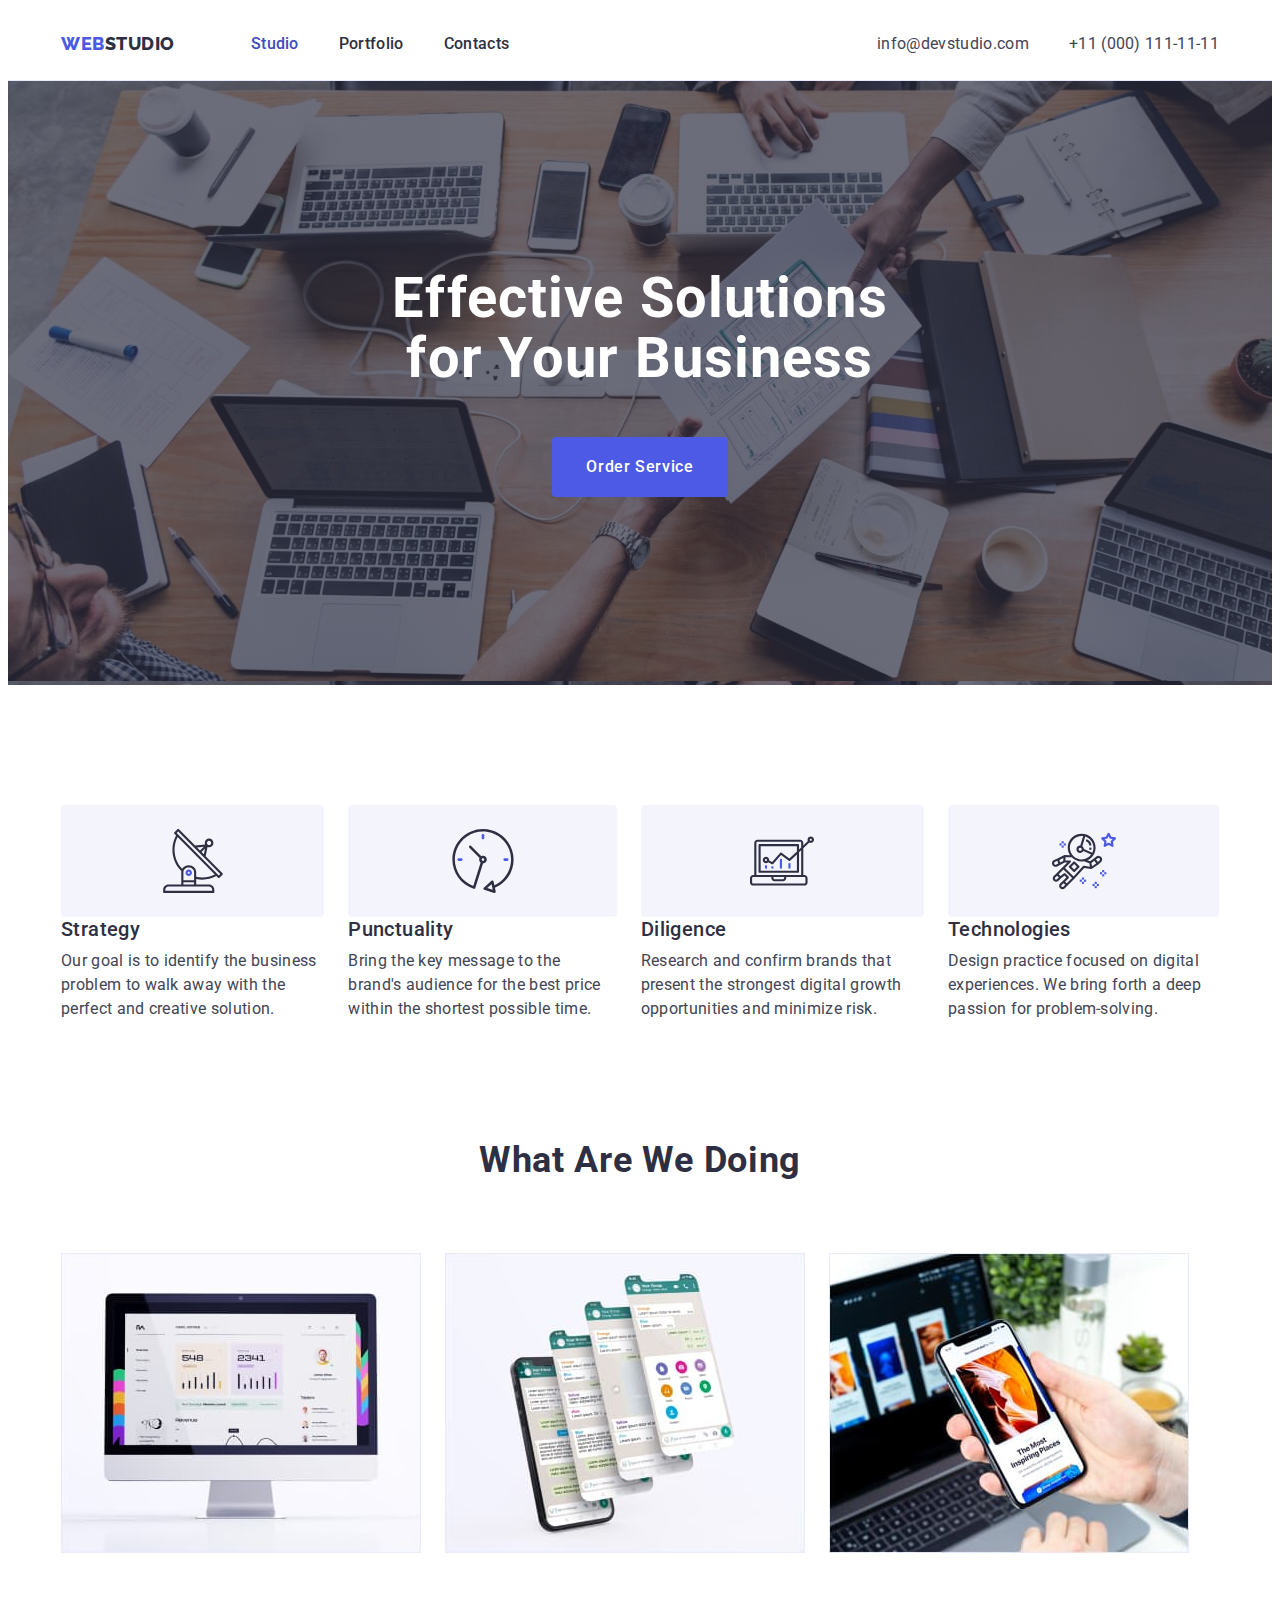
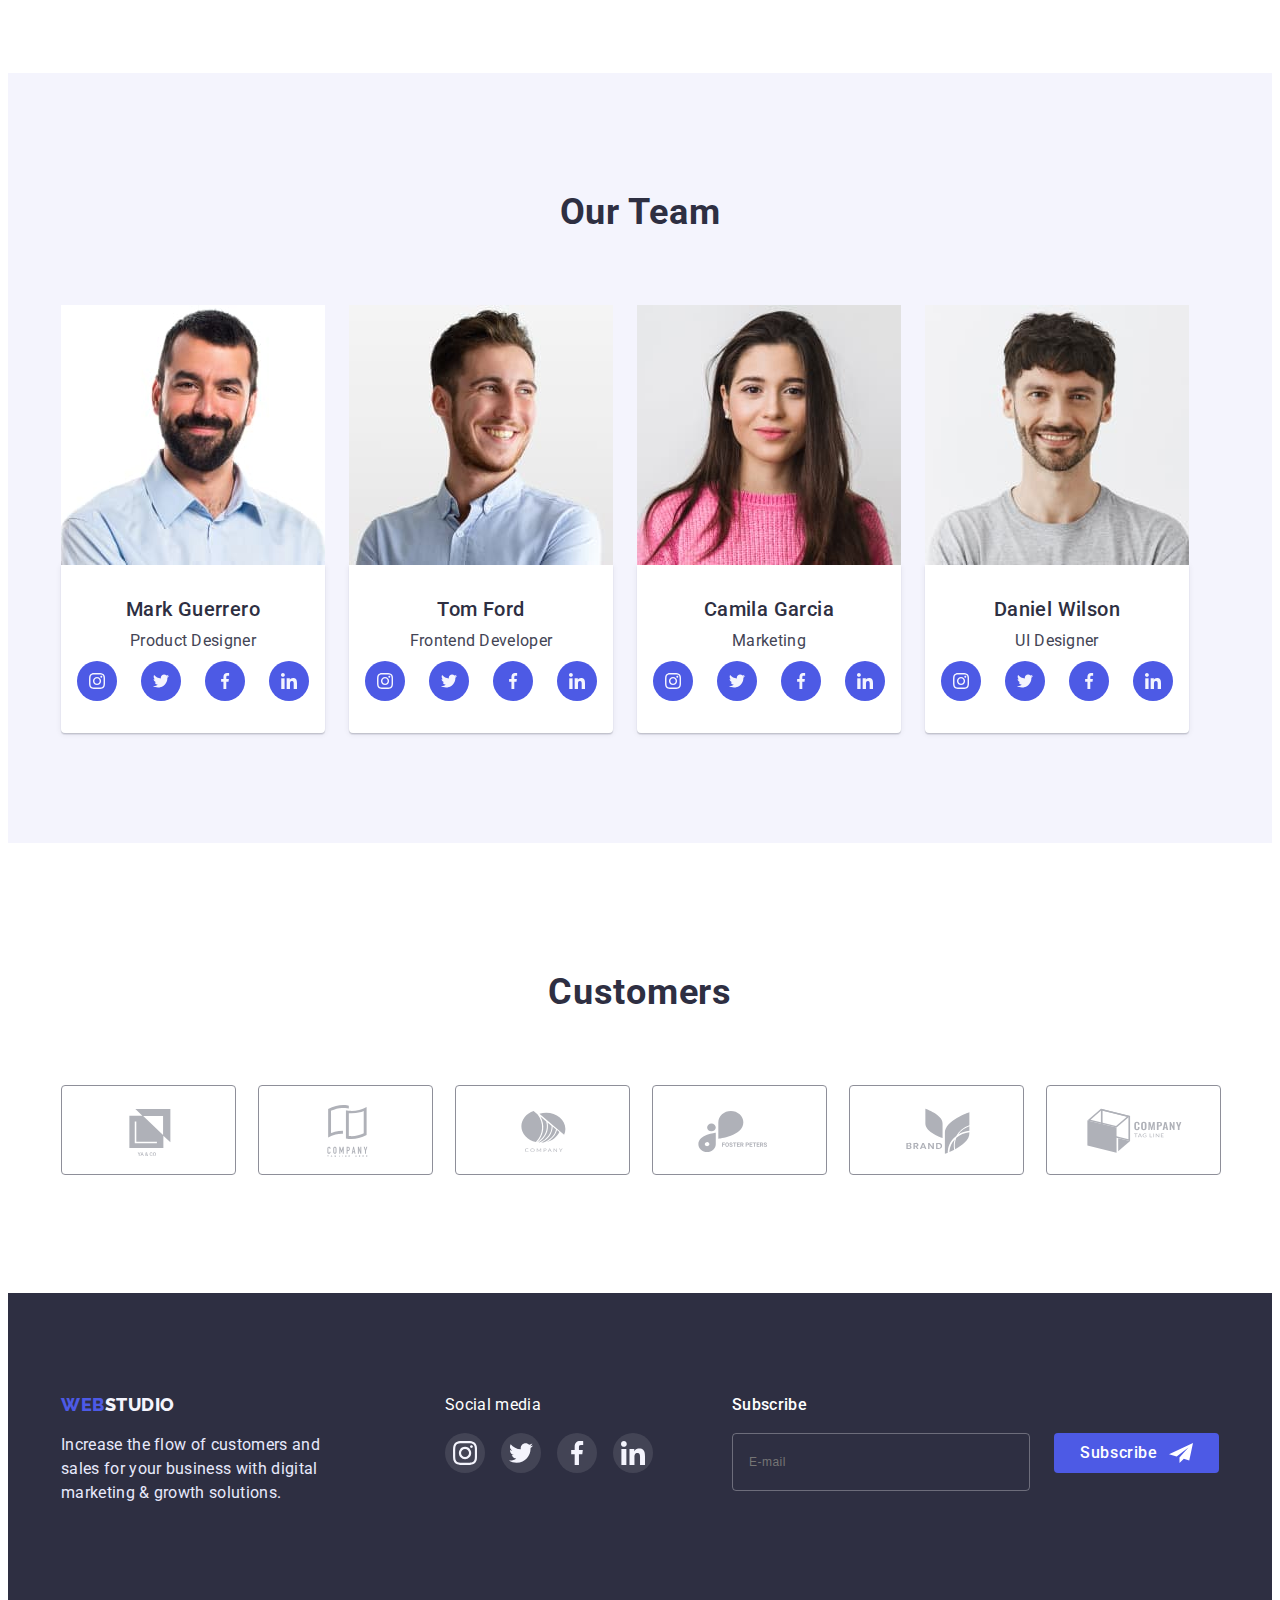
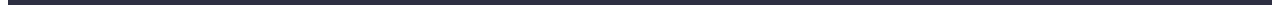
==== index.html @ 37a493d2 "Initial commit" ====
<!DOCTYPE html>
<html lang="en">
  <head>
    <meta charset="UTF-8" />
    <meta http-equiv="X-UA-Compatible" content="IE=edge" />
    <meta name="viewport" content="width=device-width, initial-scale=1.0" />
    <title>WebStudio</title>
    <link rel="preconnect" href="https://fonts.googleapis.com" />
    <link rel="preconnect" href="https://fonts.gstatic.com" crossorigin />
    <link
      href="https://fonts.googleapis.com/css2?family=Raleway:wght@800&family=Roboto:wght@400;500;700&display=swap"
      rel="stylesheet"
    />
    <link
      rel="stylesheet"
      href="https://cdnjs.cloudflare.com/ajax/libs/modern-normalize/1.1.0/modern-normalize.min.css"
      integrity="sha512-wpPYUAdjBVSE4KJnH1VR1HeZfpl1ub8YT/NKx4PuQ5NmX2tKuGu6U/JRp5y+Y8XG2tV+wKQpNHVUX03MfMFn9Q=="
      crossorigin="anonymous"
      referrerpolicy="no-referrer"
    />
    <link rel="stylesheet" href="./css/styles.css" />
  </head>
  <body>
    <!------------------HEADER------------------------>
    <header class="header">
      <div class="container header-container">
        <nav class="header-navigation">
          <a class="header-logo link" href="./index.html"
            ><span class="accent-logo">Web</span>Studio</a
          >
          <ul class="header-list list">
            <li class="header-item">
              <a class="header-link link current" href="./index.html">Studio</a>
            </li>
            <li class="header-item">
              <a class="header-link link" href="./portfolio.html">Portfolio</a>
            </li>
            <li class="header-item">
              <a class="header-link link" href="">Contacts</a>
            </li>
          </ul>
        </nav>
        <address class="address">
          <ul class="address-list list">
            <li class="address-item list">
              <a class="address-link link" href="mailto:info@devstudio.com"
                >info@devstudio.com</a
              >
            </li>
            <li class="address-item list">
              <a class="address-link link" href="tel:+110001111111"
                >+11 (000) 111-11-11</a
              >
            </li>
          </ul>
        </address>
      </div>
    </header>
    <main>
      <section class="hero">
        <!-------------------HERO------------------>
        <h1 class="hero-title">
          Effective Solutions <br />
          for Your Business
        </h1>
        <button type="button" class="hero-btn" data-modal-open>
          Order Service
        </button>
        <div class="backdrop is-hidden" data-modal>
          <div class="modal">
            <button class="close-btn" data-modal-close type="button">
              <svg class="close-icon" width="8" height="8">
                <use href="./images/icons.svg#icon-close"></use>
              </svg>
            </button>
            <p class="modal-title">
              Leave your contacts and we will call you back
            </p>
            <form class="modal-form">
              <label class="modal-label" for="user-name">Name</label>
              <div class="modal-wrap">
                <input
                  type="text"
                  name="user-name"
                  id="user-name"
                  class="modal-input"
                />
                <svg class="modal-icon" width="18" height="18">
                  <use href="./images/icons.svg#icon-person"></use>
                </svg>
              </div>
              <label class="modal-label" for="user-phone">Phone</label>
              <div class="modal-wrap">
                <input
                  type="tel"
                  name="user-phone"
                  id="user-phone"
                  class="modal-input"
                />
                <svg class="modal-icon" width="18" height="18">
                  <use href="./images/icons.svg#icon-phone"></use>
                </svg>
              </div>
              <label class="modal-label" for="user-email">Email</label>
              <div class="modal-wrap">
                <input
                  type="email"
                  name="user-email"
                  id="user-email"
                  class="modal-input"
                />
                <svg class="modal-icon" width="18" height="18">
                  <use href="./images/icons.svg#icon-email"></use>
                </svg>
              </div>
              <label class="modal-label" for="user-comment">Comment</label>
              <textarea
                class="user-message"
                name="comment"
                id="user-comment"
                placeholder="Text input"
              ></textarea>
              <div class="checkbox-field">
                <input
                  class="input-checkbox hidden"
                  type="checkbox"
                  id="policy"
                  value="true"
                  required
                />
                <label class="checkbox-label" for="policy"
                  ><span class="checkbox-text"
                    >I accept the terms and conditions of the</span
                  >
                  <a href=""> Privacy Policy</a></label
                >
              </div>
              <button type="submit" class="submit-btn">Send</button>
            </form>
          </div>
        </div>
      </section>
      <section class="section">
        <!--------------------About------------------->

        <h2 class="hidden">About</h2>
        <ul class="about-list list container">
          <li class="about-item">
            <div class="thumb">
              <svg class="list-icon" width="64" height="64">
                <use href="./images/icons.svg#icon-antenna"></use>
              </svg>
            </div>
            <h3 class="about-title">Strategy</h3>
            <p class="about-text">
              Our goal is to identify the business problem to walk away with the
              perfect and creative solution.
            </p>
          </li>
          <li class="about-item">
            <div class="thumb">
              <svg class="list-icon" width="64" height="64">
                <use href="./images/icons.svg#icon-clock"></use>
              </svg>
            </div>
            <h3 class="about-title">Punctuality</h3>
            <p class="about-text">
              Bring the key message to the brand's audience for the best price
              within the shortest possible time.
            </p>
          </li>
          <li class="about-item">
            <div class="thumb">
              <svg class="list-icon" width="64" height="64">
                <use href="./images/icons.svg#icon-diagram"></use>
              </svg>
            </div>
            <h3 class="about-title">Diligence</h3>
            <p class="about-text">
              Research and confirm brands that present the strongest digital
              growth opportunities and minimize risk.
            </p>
          </li>
          <li class="about-item">
            <div class="thumb">
              <svg class="list-icon" width="64" height="64">
                <use href="./images/icons.svg#icon-astronaut"></use>
              </svg>
            </div>
            <h3 class="about-title">Technologies</h3>
            <p class="about-text">
              Design practice focused on digital experiences. We bring forth a
              deep passion for problem-solving.
            </p>
          </li>
        </ul>
      </section>
      <!-----------What are we doing---------------->
      <section class="doing">
        <h2 class="title">What are we doing</h2>
        <ul class="doing-list list container">
          <li class="doing-item">
            <img src="./images/1desctop.jpg" alt="monitor" width="360" />
          </li>
          <li class="doing-item">
            <img src="./images/2laptop.jpg" alt="laptops" width="360" />
          </li>
          <li class="doing-item">
            <img src="./images/3mobile.jpg" alt="phone" width="360" />
          </li>
        </ul>
      </section>
      <section class="team section">
        <!------------------Our Team---------------->
        <div class="container">
          <h2 class="title">Our Team</h2>
          <ul class="team-list list">
            <li class="team-item">
              <img src="./images/img1.jpg" alt="Mark Guerrero" width="264" />
              <div class="team-container">
                <h3 class="team-subtitle">Mark Guerrero</h3>
                <p class="team-text">Product Designer</p>
                <ul class="social-list list">
                  <li class="social-list-item">
                    <a class="social-link link" href="">
                      <svg class="social-list-icon" width="16" height="16">
                        <use href="./images/icons.svg#icon-instagram"></use>
                      </svg>
                    </a>
                  </li>
                  <li class="social-list-item">
                    <a class="social-link link" href="">
                      <svg class="social-list-icon" width="16" height="16">
                        <use href="./images/icons.svg#icon-twitter"></use>
                      </svg>
                    </a>
                  </li>
                  <li class="social-list-item">
                    <a class="social-link link" href="">
                      <svg class="social-list-icon" width="16" height="16">
                        <use href="./images/icons.svg#icon-facebook"></use>
                      </svg>
                    </a>
                  </li>
                  <li class="social-list-item">
                    <a class="social-link link" href="">
                      <svg class="social-list-icon" width="16" height="16">
                        <use href="./images/icons.svg#icon-linkedin"></use>
                      </svg>
                    </a>
                  </li>
                </ul>
              </div>
            </li>
            <li class="team-item">
              <img src="./images/img2.jpg" alt="Tom Ford" width="264" />
              <div class="team-container">
                <h3 class="team-subtitle">Tom Ford</h3>
                <p class="team-text">Frontend Developer</p>
                <ul class="social-list list">
                  <li class="social-list-item">
                    <a class="social-link link" href="">
                      <svg class="social-list-icon" width="16" height="16">
                        <use href="./images/icons.svg#icon-instagram"></use>
                      </svg>
                    </a>
                  </li>
                  <li class="social-list-item">
                    <a class="social-link link" href="">
                      <svg class="social-list-icon" width="16" height="16">
                        <use href="./images/icons.svg#icon-twitter"></use>
                      </svg>
                    </a>
                  </li>
                  <li class="social-list-item">
                    <a class="social-link link" href="">
                      <svg class="social-list-icon" width="16" height="16">
                        <use href="./images/icons.svg#icon-facebook"></use>
                      </svg>
                    </a>
                  </li>
                  <li class="social-list-item">
                    <a class="social-link link" href="">
                      <svg class="social-list-icon" width="16" height="16">
                        <use href="./images/icons.svg#icon-linkedin"></use>
                      </svg>
                    </a>
                  </li>
                </ul>
              </div>
            </li>
            <li class="team-item">
              <img src="./images/img3.jpg" alt="Camila Garcia" width="264" />
              <div class="team-container">
                <h3 class="team-subtitle">Camila Garcia</h3>
                <p class="team-text">Marketing</p>
                <ul class="social-list list">
                  <li class="social-list-item">
                    <a class="social-link link" href="">
                      <svg class="social-list-icon" width="16" height="16">
                        <use href="./images/icons.svg#icon-instagram"></use>
                      </svg>
                    </a>
                  </li>
                  <li class="social-list-item">
                    <a class="social-link link" href="">
                      <svg class="social-list-icon" width="16" height="16">
                        <use href="./images/icons.svg#icon-twitter"></use>
                      </svg>
                    </a>
                  </li>
                  <li class="social-list-item">
                    <a class="social-link link" href="">
                      <svg class="social-list-icon" width="16" height="16">
                        <use href="./images/icons.svg#icon-facebook"></use>
                      </svg>
                    </a>
                  </li>
                  <li class="social-list-item">
                    <a class="social-link link" href="">
                      <svg class="social-list-icon" width="16" height="16">
                        <use href="./images/icons.svg#icon-linkedin"></use>
                      </svg>
                    </a>
                  </li>
                </ul>
              </div>
            </li>
            <li class="team-item">
              <img src="./images/img4.jpg" alt="Daniel Wilson" width="264" />
              <div class="team-container">
                <h3 class="team-subtitle">Daniel Wilson</h3>
                <p class="team-text">UI Designer</p>
                <ul class="social-list list">
                  <li class="social-list-item">
                    <a class="social-link link" href="">
                      <svg class="social-list-icon" width="16" height="16">
                        <use href="./images/icons.svg#icon-instagram"></use>
                      </svg>
                    </a>
                  </li>
                  <li class="social-list-item">
                    <a class="social-link link" href="">
                      <svg class="social-list-icon" width="16" height="16">
                        <use href="./images/icons.svg#icon-twitter"></use>
                      </svg>
                    </a>
                  </li>
                  <li class="social-list-item">
                    <a class="social-link link" href="">
                      <svg class="social-list-icon" width="16" height="16">
                        <use href="./images/icons.svg#icon-facebook"></use>
                      </svg>
                    </a>
                  </li>
                  <li class="social-list-item">
                    <a class="social-link link" href="">
                      <svg class="social-list-icon" width="16" height="16">
                        <use href="./images/icons.svg#icon-linkedin"></use>
                      </svg>
                    </a>
                  </li>
                </ul>
              </div>
            </li>
          </ul>
        </div>
      </section>
      <!-----------------------CUSTOMERS--------------->
      <section class="customers">
        <div class="container">
          <h2 class="customers-header title">Customers</h2>
          <ul class="customers-list list container">
            <li class="customers-item">
              <a class="customers-link link" href="">
                <svg class="customers-link-icon" width="104" height="56">
                  <use href="./images/icons.svg#icon-logo-1"></use>
                </svg>
              </a>
            </li>
            <li class="customers-item">
              <a class="customers-link link" href="">
                <svg class="customers-link-icon" width="104" height="56">
                  <use href="./images/icons.svg#icon-logo-2"></use>
                </svg>
              </a>
            </li>
            <li class="customers-item">
              <a class="customers-link link" href="">
                <svg class="customers-link-icon" width="104" height="56">
                  <use href="./images/icons.svg#icon-logo-3"></use>
                </svg>
              </a>
            </li>
            <li class="customers-item">
              <a class="customers-link link" href="">
                <svg class="customers-link-icon" width="104" height="56">
                  <use href="./images/icons.svg#icon-logo-4"></use>
                </svg>
              </a>
            </li>
            <li class="customers-item">
              <a class="customers-link link" href="">
                <svg class="customers-link-icon" width="104" height="56">
                  <use href="./images/icons.svg#icon-logo-5"></use>
                </svg>
              </a>
            </li>
            <li class="customers-item">
              <a class="customers-link link" href="">
                <svg class="customers-link-icon" width="104" height="56">
                  <use href="./images/icons.svg#icon-logo-6"></use>
                </svg>
              </a>
            </li>
          </ul>
        </div>
      </section>
    </main>
    <!---------------------FOOTER------------------->
    <footer class="footer">
      <div class="container logo-soc">
        <div class="logo-block">
          <a class="footer-logo link" href="./index.html"
            ><span class="accent-logo">Web</span>Studio</a
          >
          <p class="footer-text">
            Increase the flow of customers and <br />
            sales for your business with digital <br />
            marketing & growth solutions.
          </p>
        </div>
        <div class="social-block">
          <p class="soc-text">Social media</p>
          <ul class="footer-soc-list list">
            <li class="footer-item">
              <a class="footer-link link" href="">
                <svg class="footer-icon" width="24" height="24">
                  <use href="./images/icons.svg#icon-instagram"></use>
                </svg>
              </a>
            </li>
            <li class="footer-item">
              <a class="footer-link link" href="">
                <svg class="footer-icon" width="24" height="24">
                  <use href="./images/icons.svg#icon-twitter"></use>
                </svg>
              </a>
            </li>
            <li class="footer-item">
              <a class="footer-link link" href="">
                <svg class="footer-icon" width="24" height="24">
                  <use href="./images/icons.svg#icon-facebook"></use>
                </svg>
              </a>
            </li>
            <li class="footer-item">
              <a class="footer-link link" href="">
                <svg class="footer-icon" width="24" height="24">
                  <use href="./images/icons.svg#icon-linkedin"></use>
                </svg>
              </a>
            </li>
          </ul>
        </div>
        <div class="subscribe">
          <p class="subscribe-text">Subscribe</p>

          <form class="form">
            <div class="subscribe-form">
              <input
                class="email"
                type="email"
                name="email"
                placeholder="E-mail"
                id="email-footer"
              />
              <label class="hidden" for="email-footer"></label>
              <button class="subscribe-btn" type="submit">
                <span class="btn-text">Subscribe</span>
                <svg class="subscribe-icon" width="24" height="24">
                  <use href="./images/icons.svg#icon-subscribe"></use>
                </svg>
              </button>
            </div>
          </form>
        </div>
      </div>
    </footer>
    <script src="./js/modal.js"></script>
  </body>
</html>
---- css/styles.css ----
:root {
    --main-title-color: #2E2F42;
    --second-title-color: #FFFFFF;
    --main-text-color: #434455;
    --main-bg-color: #2E2F42;
    --hover-bg-color: #404BBF;
    --main-accent-color:#4D5AE5;
    --border: #E7E9FC;
   
}
/* Fonts */
/*logo -- font-family: 'Raleway'; 800 */
/*text -- font-family: 'Roboto';
/*nav:font-weight: 500; 400,700, */

body {
    font-family: 'Roboto', sans-serif;
    color: var(--main-text-color);
}
.hidden {
    position: absolute;
    width: 1px;
    height: 1px;
    margin: -1px;
    border: 0;
    padding: 0;
    white-space: nowrap;
    clip-path: inset(100%);
    clip: rect(0 0 0 0);
    overflow: hidden;
}
h1, h2, h3, h4, p {
    margin-top: 0;
    margin-bottom: 0;
}
ul, ol {
    margin-top: 0;
    margin-bottom: 0;
    padding-left: 0;
}
img {
    display: block;
}
.link {
    text-decoration: none;
}
.list {
    list-style: none;
}
.container {
    max-width: 1158px;
    padding: 0 15px;
    margin: 0 auto;
    }

.section {
    padding-top: 120px;
    padding-bottom: 120px;
    }

.title {
    margin-bottom: 72px;
    font-weight: 700;
        font-size: 36px;
        line-height: 1.11;
        text-align: center;
        letter-spacing: 0.02em;
        text-transform: capitalize;
        color:var(--main-title-color);
}
/*----------------HEADER-------------------*/
.header {
        border-bottom: 1px solid var(--border); /*#E7E9FC;*/
    
    
}
.header-container {
    display: flex;
    align-items: center;
    }
.header-navigation {
    display: flex;
    align-items: center;
    }

.header-logo {
    padding-top: 24px;
        padding-bottom: 24px;
    color:var(--main-title-color);
    font-family: 'Raleway';
     font-weight: 800;
    font-size: 18px;
    line-height: 1.33;
    letter-spacing: 0.03em;
    text-transform: uppercase;
    transition: color 250ms cubic-bezier(0.4, 0, 0.2, 1);
    }
.accent-logo { 
    color:var(--main-accent-color);
    font-family: 'Raleway';
        font-weight: 800;
        font-size: 18px;
        line-height: 1.33;
        letter-spacing: 0.03em;
        text-transform: uppercase;
}
.header-link.current {
    transition: color 250ms cubic-bezier(0.4, 0, 0.2, 1);}

.header-logo:hover, 
.header-logo:focus,
.header-link.current {
color:var(--hover-bg-color);

}
.header-list {
        display: flex;
        align-items: center;
        margin-left: 76px;
        gap: 40px;
        }

    
.header-item {
  
}

.header-link {
    display:inline-block;
    padding-top: 24px;
    padding-bottom: 24px;
    font-family: inherit;    
    font-weight: 500;
        font-size: 16px;
        line-height: 1.5;
        letter-spacing: 0.02em;
        color: var(--main-title-color);
        transition: color 250ms cubic-bezier(0.4, 0, 0.2, 1);
}
.header-link:is(:hover, :focus) {
    color:var(--hover-bg-color);
}
.address {
margin-left: auto;
}

.address-list {
    display: flex;
        align-items: center;
        gap: 40px;
        }

.address-item {}
   

.address-link {
    padding-top: 24px;
        padding-bottom: 24px;
    font-family: inherit;
    font-style: normal;
    font-weight: 400;
        font-size: 16px;
        line-height: 1.5;
        letter-spacing: 0.02em;
        color:var(--main-text-color);
        margin-left: auto;
        transition: color 250ms cubic-bezier(0.4, 0, 0.2, 1);
        }
.address-link:is(:hover, :focus) {
    color:var(--hover-bg-color);
}
/*-----------------HERO--------------------*/
.hero {
    background-color:var(--main-bg-color);
    background-image: 
    linear-gradient(rgba(46, 47, 66, 0.7), 
                    rgba(46, 47, 66, 0.7)),
    url(../images/people-office.jpg);
    text-align: center;
    padding-bottom: 188px;
    padding-top: 188px;
    margin: 0 auto;
    max-width: 1440px;

}
.hero-title {
    margin-bottom: 48px;
    font-weight: 700;
    font-size: 56px;
    line-height: 1.07;
    letter-spacing: 0.02em;
    color:var(--second-title-color);
}
.hero-btn {
    padding: 16px 32px;
    font-family: inherit;
    font-weight: 500;
    font-size: 16px;
    line-height: 1.5;
    align-items: center;
    letter-spacing: 0.04em;
    color:var(--second-title-color);
    background-color: var(--main-accent-color);
    border-color: transparent;
    cursor: pointer;
    border-radius: 4px;
    transition-property: background-color;
    transition-duration: 250ms;
    transition-timing-function: cubic-bezier(0.4, 0, 0.2, 1);
}
.hero-btn:hover,
.hero-btn:focus {
    background-color: var(--hover-bg-color);
}

.backdrop {
    position: fixed;
    left: 0px;
    top: 0px;
    width: 100%;
    height: 100vh;
    background-color: rgba(46, 47, 66, 0.4);
     
    opacity: 1;
    transition: opacity 250ms cubic-bezier(0.4, 0, 0.2, 1), visibility 250ms cubic-bezier(0.4, 0, 0.2, 1);
        
}
.backdrop.is-hidden .modal {
    transform: translate(-50%, -50%) scale(0.9); 
}
.backdrop.is-hidden {
    opacity: 0;
    visibility: hidden;
    pointer-events: none;
    
}
.modal {
    position: absolute;
    top: 50%;
    left: 50%;
    
    padding: 24px;
    min-height: 576px;
    min-width: 408px;
    background-color: #FCFCFC;
    box-shadow: 0px 1px 1px rgba(0, 0, 0, 0.14), 0px 1px 3px rgba(0, 0, 0, 0.12), 0px 2px 1px rgba(0, 0, 0, 0.2);
    border-radius: 4px;
    
    transform: translate(-50%, -50%) scale(1);
    transition: transform 250ms cubic-bezier(0.4, 0, 0.2, 1);
}
.modal-title {
font-style: normal;
font-weight: 500;
font-size: 16px;
line-height: 1.5;
text-align: center;
letter-spacing: 0.02em;
color: var(--main-bg-color);
text-align: center;
margin-bottom: 16px;
}
.close-btn {
    width: 24px;
    height: 24px;
    padding: 0px;
    margin-bottom: 24px;
    margin-left: auto;
    display: flex;
    justify-content: center;
    align-items: center;
    background-color: var(--border);
    border: 1px solid rgba(0, 0, 0, 0.1);
    border-radius: 50%;
    cursor: pointer;
    
    transition-property: background-color;
    transition-duration: 250ms;
    transition-timing-function: cubic-bezier(0.4, 0, 0.2, 1);
}
.icon-close {
    position: absolute;
    fill: #000000;
    display: flex;
    justify-content: center;
    align-items: center;
    transition-property: fill;
    transition-duration: 250ms;
    transition-timing-function: cubic-bezier(0.4, 0, 0.2, 1);
}
.close-btn:hover,
.close-btn:focus {
    background-color: var(--hover-bg-color);
  }

.close-btn:hover,
.close-btn:focus .icon-close {
    fill: #FFFFFF;
}

.modal-input {
    width: 100%;
    height: 40px;
    padding: 11px 16px 11px 34px;
    outline: transparent;
    border: 1px solid rgba(33, 33, 33, 0.2);
    border-radius: 4px;
    transition-property: border;
    transition-duration: 250ms;
    transition-timing-function: cubic-bezier(0.4, 0, 0.2, 1);
}
.modal-label {
    display: block;
    font-weight: 400;
    font-size: 12px;
    line-height: 1.17;
    letter-spacing: 0.01em;
    color: #8E8F99;
    text-align: left;
    margin-right: auto;
    margin-top: 8px;
    margin-bottom: 4px;
}
.modal-wrap {
    position: relative;
}
.modal-icon {
    position: absolute;
    left: 16px;
    top: 50%;
    transform: translateY(-50%);
    fill: var(--main-bg-color)
}
.modal-input:hover, 
.modal-input:focus {
    border-color: var(--main-accent-color);}

.modal-input:is(:hover, :focus) +.modal-icon {
    fill: var(--main-accent-color);
}
.user-message {
    padding: 8px 16px;
    margin-bottom: 16px;
    width: 100%;
    height: 120px;
    border: 1px solid rgba(33, 33, 33, 0.2);
    border-radius: 4px;
    font-weight: 400;
    font-size: 12px;
    line-height: 1.17;
    letter-spacing: 0.04em;
    color: var(--main-text-color);
    outline: transparent;
    transition-property: border;
    transition-duration: 250ms;
    transition-timing-function: cubic-bezier(0.4, 0, 0.2, 1);
    resize: none;
}
.user-message:is(:hover, :focus) {
border-color: var(--main-accent-color);
}

/*.input-checkbox {
    display: block;
    margin-right: 4px;
}*/
.checkbox-field {
    display: flex;
    margin-bottom: 24px;
    }
.checkbox-label {
    display: flex;
    align-items: center;
    font-weight: 400;
    font-size: 12px;
    line-height: 1.17;
    letter-spacing: 0.04em;
    color: #757575;
}
.checkbox-text {
    margin-right: 4px;
}
.checkbox-label::before {
    content: " ";
    width: 16px;
    height: 16px;
    border: 1.25px solid #2E2F42;
    border-radius: 2px;
    margin-right: 4px;
}
.input-checkbox:checked +.checkbox-label::before {
    background-color: var(--hover-bg-color);
    border: none;
    background-image: url(../images/check.svg);
    background-repeat: no-repeat;
    background-position: center;
}
.input-checkbox:focus +.checkbox-label::before,
.input-checkbox:focus+.checkbox-label::before {
background-color: var(--hover-bg-color);
}
.submit-btn {
    width: 169px;
    height: 56px;
    padding: 16px 32px;
    font-family: inherit;
    font-weight: 500;
    font-size: 16px;
    line-height: 1.5;
    align-items: center;
    letter-spacing: 0.04em;
    color: var(--second-title-color);
    background-color: var(--main-accent-color);
    box-shadow: 0px 4px 4px rgba(0, 0, 0, 0.15);
    border-color: transparent;
    cursor: pointer;
    border-radius: 4px;
    transition-property: background-color;
    transition-duration: 250ms;
    transition-timing-function: cubic-bezier(0.4, 0, 0.2, 1);
}
.submit-btn:hover,
.submit-btn:focus {
    background-color: var(--hover-bg-color);
}






/*
.modal-label {
    display: inline-block;
    font-size: 12px;
    line-height: 1.17;
    letter-spacing: 0.04em;
    color: #8E8F99;
    margin-bottom: 4px;
    margin-right: auto;
    text-align: left;
}
.modal-input {
    padding: 11px 16px;
    width: 100%;
    height: 40px;
    background-color: #FCFCFC;
    border: 1px solid rgba(33, 33, 33, 0.2);;
    border-radius: 4px;
    display: inline-block;
}*/


/*----------------ABOUT---------------------*/

.about-list {
    display: flex;
    gap: 24px;
}
.thumb {
    display: flex;
    min-height: 112px;
    background-color: #F4F4FD;
    border-radius: 4px;
    justify-content: center;
    align-items: center;
    
     }
.list-icon {
   }
.about-title {
    margin-bottom: 8px;
        font-weight: 500;
        font-size: 20px;
        line-height: 1.2;
        letter-spacing: 0.02em;
        color: var(--main-title-color);
}
.about-text {
        font-size: 16px;
        line-height: 1.5;
        letter-spacing: 0.02em;
    }

/*---------------What are we doing----------*/

.doing {
    padding-bottom: 120px;
}

.doing-list {
    display: flex;
    gap: 24px;
}

/*----------------OUR TEAM------------------*/

.team {
    background-color: #F4F4FD;
    padding-bottom: 110px;
}
.team-list {
    display: flex;
    margin-top: 72px;
    gap: 24px;
    }

.team-container{
  padding-top: 32px;
  padding-bottom: 32px;
  text-align: center;
  background-color: #fff;
  box-shadow: 0px 1px 6px rgba(46, 47, 66, 0.08), 0px 1px 1px rgba(46, 47, 66, 0.16), 0px 2px 1px rgba(46, 47, 66, 0.08);
  border-radius: 0px 0px 4px 4px
}
.team-subtitle {
    margin-bottom: 8px;
    font-weight: 500;
        font-size: 20px;
        line-height: 1.2;
        letter-spacing: 0.02em;
        color:var(--main-title-color);
}

.team-text {
    margin-bottom: 8px;
        font-size: 16px;
        line-height: 1.5;
        letter-spacing: 0.02em;
        color:var(--main-text-color);
        }

.social-list {
   display: flex;
   justify-content: center;
   gap: 24px;
}
.social-list-item {
  width: 40px;
  height: 40px;  
}
.social-link {
    display: flex;
    justify-content: center;
    align-items: center;
width: 100%;
height: 100%;
border-radius: 50%;
background-color:var(--main-accent-color);
transition: background-color 250ms cubic-bezier(0.4, 0, 0.2, 1);
}
.social-link:is(:hover, :focus) {
    background-color: var(--hover-bg-color);
}
/*----------------CUSTOMERS-----------------*/
.customers {
padding-top: 130px;
    padding-bottom: 120px;
}
.customers-list {
    display: flex;
    gap: 24px;
    justify-content: center;
    padding-left: 0px;
    padding-right: 0px;
 
}
.customers-item {
    width: calc((100% - 120px) / 6);
    height: 88px;
}
.customers-link {
    width: 100%;
    height: 100%;
    display: flex;
    justify-content: center;
    align-items: center;
    border-radius: 4px;
    border: 1px solid #8E8F99;
    transition: border-color 1000ms cubic-bezier(0.4, 0, 0.2, 1);
   }
.customers-link-icon {
    width: 104px;
    height: 56px;
}
.customers-link:is(:hover, :focus) {
    border-color: var(--hover-bg-color);
}
.customers-link:is(:hover, :focus) .customers-link-icon {
    fill: var(--hover-bg-color);
}
.customers-link-icon {
    fill: #AFB1B8;
transition: fill 250ms cubic-bezier(0.4, 0, 0.2, 1);
}  
/*----------------FOOTER--------------------*/

.logo-soc {
    display: flex;

}
.social-block {
    margin-left: 120px;
   margin-right: auto;
}
.footer-logo{
font-family: 'Raleway';
font-style: normal;
font-weight: 800;
font-size: 18px;
line-height: 1.17;
letter-spacing: 0.03em;
text-transform: uppercase;
color: #F4F4FD;
transition-property: color;
transition-duration: 250ms;
transition-timing-function: cubic-bezier(0.4, 0, 0.2, 1);
}
.footer-logo:is(:hover, :focus) {
    color:var(--hover-bg-color);
}
.footer {
    background-color:var(--main-bg-color);
    padding-top: 100px;
    padding-bottom: 100px;
    /*padding-left: 156px;*/
    margin: 0 auto;
    max-width: 1440px;
    max-height: 310px;
}

.footer-text {
    margin-top: 16px;
        font-size: 16px;
        line-height: 1.5;
        letter-spacing: 0.02em;
        color: #E7E9FC;
        width: 264px;
    }

.footer-soc-list {
    display: flex;
    justify-content: center;
    gap: 16px;
}

.footer-item {
    width: 40px;
    height: 40px;
  
}
.footer-link {
    display: flex;
    width: 100%;
    height: 100%;
    justify-content: center;
    align-items: center;
    border-radius: 50%;
    background-color:rgba(255, 255, 255, 0.1);
    transition-property: background-color;
    transition-duration: 250ms;
    transition-timing-function: cubic-bezier(0.4, 0, 0.2, 1);
}
.footer-link:is(:hover, :focus) {
    background-color: #31D0AA;;
}
.soc-text {
    font-size: 16px;
        line-height: 1.5;
        letter-spacing: 0.02em;
        color:var(--second-title-color);
        margin-bottom: 16px;
}
   .subscribe-text {
    font-weight: 500;
    font-size: 16px;
    line-height: 1.5;
    letter-spacing: 0.02em;
    color: var(--second-title-color);
    margin-bottom: 16px;
 }
 .subscribe-form {
    display: flex;
    gap: 24px;
 }
 .email {
    display: block;
 }
 .subscribe-btn {
    display: inline-flex;
    padding: 8px 24px;
    width: 165px;
    height: 40px;
    font-family: inherit;
    font-weight: 500;
    font-size: 16px;
    line-height: 1.5;
    justify-content:space-between;
    align-items: center;
    letter-spacing: 0.04em;
    color: var(--second-title-color);
    background-color: var(--main-accent-color);
    border-color: transparent;
    cursor: pointer;
    border-radius: 4px;
    transition-property: background-color;
    transition-duration: 250ms;
    transition-timing-function: cubic-bezier(0.4, 0, 0.2, 1);
    }
    
    .subscribe-btn:hover,
    .subscribe-btn:focus {
        background-color: var(--hover-bg-color);
    }
.btn-text {
    display: block;
    color: var(--second-title-color);
    font-family: inherit;
        font-weight: 500;
        font-size: 16px;
        line-height: 1.5;
        text-align: left;
        align-items: center;
        letter-spacing: 0.04em;
}
.subscribe-icon {
    fill:#FFFFFF;
   }
 
.email {
    width: 264px;
    height: 40px;
    font-weight: 400;
    font-size: 12px;
    line-height: 2;
    letter-spacing: 0.04em;
    color: rgba(255, 255, 255, 0.6);
    background-color: transparent;
    border: 1px solid rgba(255, 255, 255, 0.3);
    border-radius: 4px;
    padding: 8px 16px;
}
/*================PORTFOLIO================*/

.portfolio {
    padding-top: 96px;
    padding-bottom: 120px;
}

.filter-list {
    display: flex;
    gap: 24px;
    justify-content: center;
    margin-bottom: 72px;
}
.filter-btn {
    padding-top: 12px;
    padding-right: 24px;
    padding-bottom: 12px;
    padding-left: 24px;
    font-family:inherit;
    font-style: normal;
    font-weight: 500;
        font-size: 16px;
        line-height: 1.5;
        align-items: center;
        text-align: center;
        letter-spacing: 0.04em;
        color:var(--main-accent-color);
        border: 1px solid var(--border);
        border-radius: 4px;
        background-color:#F4F4FD;
        cursor: pointer;
        transition: color 250ms cubic-bezier(0.4, 0, 0.2, 1), background-color 250ms cubic-bezier(0.4, 0, 0.2, 1), box-shadow 250ms cubic-bezier(0.4, 0, 0.2, 1);
}
.filter-btn:hover, 
.filter-btn:focus {
        color:var(--second-title-color);
        background-color:var(--hover-bg-color);
        box-shadow: 0px 4px 4px rgba(0, 0, 0, 0.15);
        }
.example-list {
    display: flex;
    flex-wrap: wrap;
    gap: 48px 24px;
}
.example-item {
    transition: box-shadow 250ms cubic-bezier(0.4, 0, 0.2, 1);
}
.example-item:hover {
    box-shadow: 0px 1px 6px rgba(46, 47, 66, 0.08), 0px 1px 1px rgba(46, 47, 66, 0.16), 0px 2px 1px rgba(46, 47, 66, 0.08);
  }
.example-link {
    display: block;
}

.example-list > .example-item {
    flex-basis: calc((100% - 48px) / 3);
    }
.example-subtitle {
    margin-bottom: 8px;
        font-weight: 500;
        font-size: 20px;
        line-height: 1.2;
        letter-spacing: 0.02em;
        color:var(--main-title-color);
}
.example-text {
        font-size: 16px;
        line-height: 1.5;
        letter-spacing: 0.02em;
        color:var(--main-text-color);
}
.text-container {
  padding: 32px 16px; 
  border-left: 1px solid var(--border);
border-right: 1px solid var(--border);
border-bottom: 1px solid var(--border); 
}
/*----------------OVERLAY---------------*/
.img-thumb {
    position: relative;
    overflow: hidden;
}
.overlay {
    display: inline-block;
    position: absolute;
    top: 0;
    left: 0;
    width: 100%;
    height: 100%;
    background-color: var(--main-accent-color);
    transform: translateY(100%);
    transition: transform 250ms cubic-bezier(0.4, 0, 0.2, 1);
}
.example-link:focus .overlay {
    transform: translateY(0);  
}
.example-item:hover .overlay {
    transform: translateY(0);
    
}
.overlay-text {
    font-weight: 400;
    font-size: 16px;
    line-height: 1.5;
    letter-spacing: 0.02em;
    color: #F4F4FD;
    padding-top: 40px;
    padding-left: 32px;
    padding-right: 32px;
}
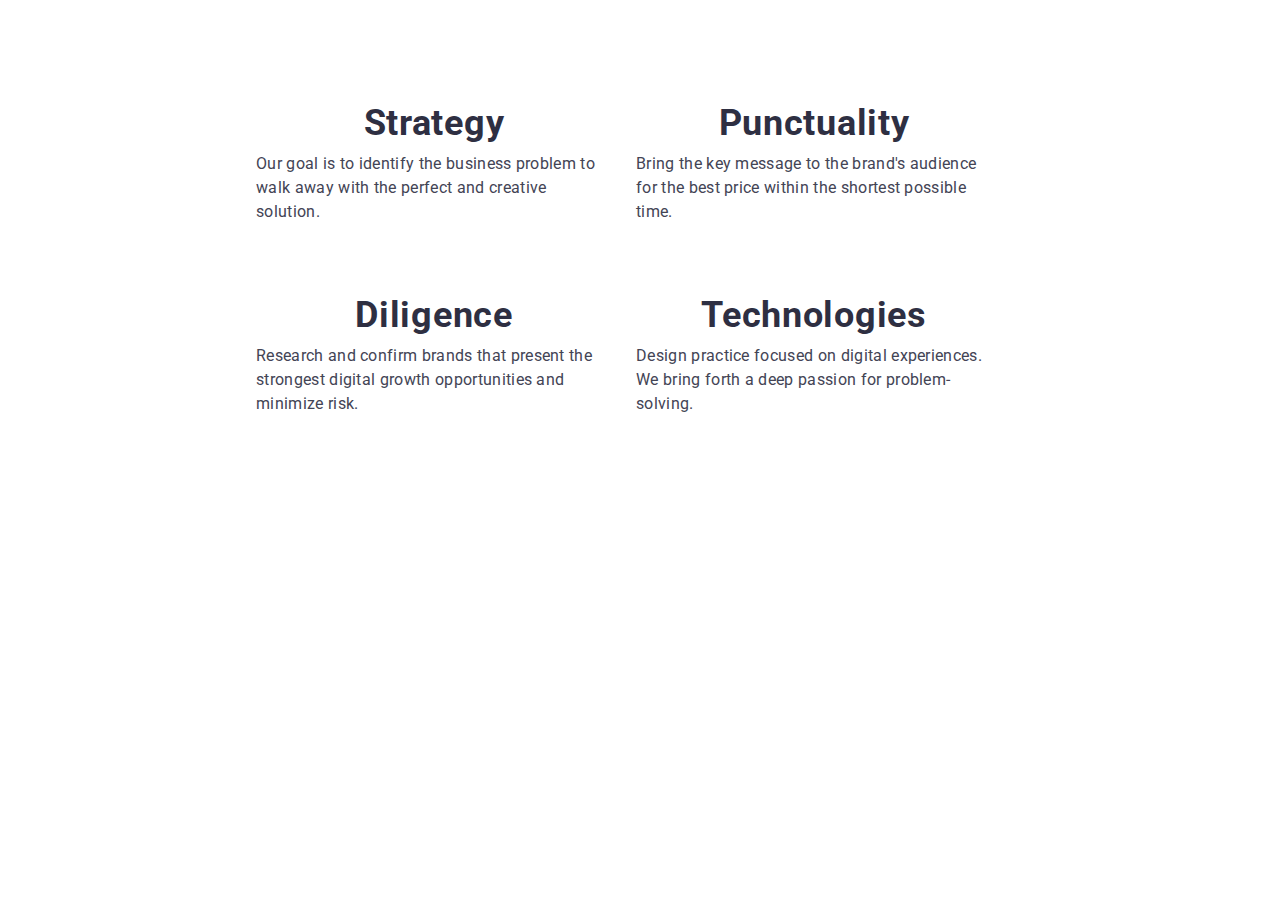
==== commit 380fc209: "section About" ====
--- a/index.html
+++ b/index.html
@@ -19,10 +19,13 @@
       referrerpolicy="no-referrer"
     />
     <link rel="stylesheet" href="./css/styles.css" />
+    <link rel="stylesheet" href="./css/mobile.css" />
+    <link rel="stylesheet" href="./css/tablet.css" />
+    <link rel="stylesheet" href="./css/desktop.css" />
   </head>
   <body>
     <!------------------HEADER------------------------>
-    <header class="header">
+    <!-- <header class="header">
       <div class="container header-container">
         <nav class="header-navigation">
           <a class="header-logo link" href="./index.html"
@@ -55,10 +58,10 @@
           </ul>
         </address>
       </div>
-    </header>
+    </header> -->
     <main>
-      <section class="hero">
-        <!-------------------HERO------------------>
+      <!-------------------HERO------------------>
+      <!-- <section class="hero">
         <h1 class="hero-title">
           Effective Solutions <br />
           for Your Business
@@ -139,64 +142,67 @@
             </form>
           </div>
         </div>
+      </section> -->
+
+      <!--------------------About------------------->
+      <section class="section">
+        <div class="container">
+          <h2 class="hidden">About</h2>
+          <ul class="about-list list">
+            <li class="about-item">
+              <div class="thumb">
+                <svg class="list-icon" width="64" height="64">
+                  <use href="./images/icons.svg#icon-antenna"></use>
+                </svg>
+              </div>
+              <h3 class="about-title">Strategy</h3>
+              <p class="about-text">
+                Our goal is to identify the business problem to walk away with
+                the perfect and creative solution.
+              </p>
+            </li>
+            <li class="about-item">
+              <div class="thumb">
+                <svg class="list-icon" width="64" height="64">
+                  <use href="./images/icons.svg#icon-clock"></use>
+                </svg>
+              </div>
+              <h3 class="about-title">Punctuality</h3>
+              <p class="about-text">
+                Bring the key message to the brand's audience for the best price
+                within the shortest possible time.
+              </p>
+            </li>
+            <li class="about-item">
+              <div class="thumb">
+                <svg class="list-icon" width="64" height="64">
+                  <use href="./images/icons.svg#icon-diagram"></use>
+                </svg>
+              </div>
+              <h3 class="about-title">Diligence</h3>
+              <p class="about-text">
+                Research and confirm brands that present the strongest digital
+                growth opportunities and minimize risk.
+              </p>
+            </li>
+            <li class="about-item">
+              <div class="thumb">
+                <svg class="list-icon" width="64" height="64">
+                  <use href="./images/icons.svg#icon-astronaut"></use>
+                </svg>
+              </div>
+              <h3 class="about-title">Technologies</h3>
+              <p class="about-text">
+                Design practice focused on digital experiences. We bring forth a
+                deep passion for problem-solving.
+              </p>
+            </li>
+          </ul>
+        </div>
       </section>
-      <section class="section">
-        <!--------------------About------------------->
 
-        <h2 class="hidden">About</h2>
-        <ul class="about-list list container">
-          <li class="about-item">
-            <div class="thumb">
-              <svg class="list-icon" width="64" height="64">
-                <use href="./images/icons.svg#icon-antenna"></use>
-              </svg>
-            </div>
-            <h3 class="about-title">Strategy</h3>
-            <p class="about-text">
-              Our goal is to identify the business problem to walk away with the
-              perfect and creative solution.
-            </p>
-          </li>
-          <li class="about-item">
-            <div class="thumb">
-              <svg class="list-icon" width="64" height="64">
-                <use href="./images/icons.svg#icon-clock"></use>
-              </svg>
-            </div>
-            <h3 class="about-title">Punctuality</h3>
-            <p class="about-text">
-              Bring the key message to the brand's audience for the best price
-              within the shortest possible time.
-            </p>
-          </li>
-          <li class="about-item">
-            <div class="thumb">
-              <svg class="list-icon" width="64" height="64">
-                <use href="./images/icons.svg#icon-diagram"></use>
-              </svg>
-            </div>
-            <h3 class="about-title">Diligence</h3>
-            <p class="about-text">
-              Research and confirm brands that present the strongest digital
-              growth opportunities and minimize risk.
-            </p>
-          </li>
-          <li class="about-item">
-            <div class="thumb">
-              <svg class="list-icon" width="64" height="64">
-                <use href="./images/icons.svg#icon-astronaut"></use>
-              </svg>
-            </div>
-            <h3 class="about-title">Technologies</h3>
-            <p class="about-text">
-              Design practice focused on digital experiences. We bring forth a
-              deep passion for problem-solving.
-            </p>
-          </li>
-        </ul>
-      </section>
       <!-----------What are we doing---------------->
-      <section class="doing">
+      <!-- <section class="doing">
         <h2 class="title">What are we doing</h2>
         <ul class="doing-list list container">
           <li class="doing-item">
@@ -209,10 +215,11 @@
             <img src="./images/3mobile.jpg" alt="phone" width="360" />
           </li>
         </ul>
-      </section>
-      <section class="team section">
-        <!------------------Our Team---------------->
-        <div class="container">
+      </section> -->
+
+      <!------------------Our Team---------------->
+      <!-- <section class="team section">
+       <div class="container">
           <h2 class="title">Our Team</h2>
           <ul class="team-list list">
             <li class="team-item">
@@ -365,9 +372,10 @@
             </li>
           </ul>
         </div>
-      </section>
+      </section> -->
+
       <!-----------------------CUSTOMERS--------------->
-      <section class="customers">
+      <!-- <section class="customers">
         <div class="container">
           <h2 class="customers-header title">Customers</h2>
           <ul class="customers-list list container">
@@ -415,10 +423,11 @@
             </li>
           </ul>
         </div>
-      </section>
+      </section> -->
     </main>
+
     <!---------------------FOOTER------------------->
-    <footer class="footer">
+    <!-- <footer class="footer">
       <div class="container logo-soc">
         <div class="logo-block">
           <a class="footer-logo link" href="./index.html"
@@ -486,7 +495,7 @@
           </form>
         </div>
       </div>
-    </footer>
+    </footer> -->
     <script src="./js/modal.js"></script>
   </body>
 </html>
--- a/css/styles.css
+++ b/css/styles.css
@@ -32,7 +32,8 @@
 h1, h2, h3, h4, p {
     margin-top: 0;
     margin-bottom: 0;
-}
+    }
+
 ul, ol {
     margin-top: 0;
     margin-bottom: 0;
@@ -54,8 +55,8 @@
     }
 
 .section {
-    padding-top: 120px;
-    padding-bottom: 120px;
+    padding-top: 96px;
+    padding-bottom: 96px;
     }
 
 .title {
@@ -360,10 +361,7 @@
 border-color: var(--main-accent-color);
 }
 
-/*.input-checkbox {
-    display: block;
-    margin-right: 4px;
-}*/
+
 .checkbox-field {
     display: flex;
     margin-bottom: 24px;
@@ -428,55 +426,36 @@
 
 
 
-
-/*
-.modal-label {
-    display: inline-block;
-    font-size: 12px;
-    line-height: 1.17;
-    letter-spacing: 0.04em;
-    color: #8E8F99;
-    margin-bottom: 4px;
-    margin-right: auto;
-    text-align: left;
-}
-.modal-input {
-    padding: 11px 16px;
-    width: 100%;
-    height: 40px;
-    background-color: #FCFCFC;
-    border: 1px solid rgba(33, 33, 33, 0.2);;
-    border-radius: 4px;
-    display: inline-block;
-}*/
-
-
 /*----------------ABOUT---------------------*/
 
 .about-list {
     display: flex;
-    gap: 24px;
-}
+    row-gap: 72px;
+    flex-wrap: wrap;
+}
+
+
 .thumb {
-    display: flex;
-    min-height: 112px;
+    display: none;
+    /* min-height: 112px;
     background-color: #F4F4FD;
     border-radius: 4px;
     justify-content: center;
-    align-items: center;
+    align-items: center; */
     
      }
-.list-icon {
-   }
+
 .about-title {
     margin-bottom: 8px;
-        font-weight: 500;
-        font-size: 20px;
-        line-height: 1.2;
+        font-weight: 700;
+        font-size: 36px;
+        line-height: 1.11;
         letter-spacing: 0.02em;
         color: var(--main-title-color);
+        text-align: center;
 }
 .about-text {
+    width: 356px;
         font-size: 16px;
         line-height: 1.5;
         letter-spacing: 0.02em;
@@ -850,3 +829,4 @@
     padding-left: 32px;
     padding-right: 32px;
 }
+
--- a/css/mobile.css
+++ b/css/mobile.css
@@ -0,0 +1,6 @@
+@media screen and (min-width: 480px) {
+    .container {
+        max-width: 426px;
+    }
+}
+    --- a/css/tablet.css
+++ b/css/tablet.css
@@ -0,0 +1,11 @@
+@media screen and (min-width: 768px) {
+    .container {
+        max-width: 768px;
+    }
+}
+.about-list {
+    display: flex;
+    row-gap: 72px;
+    column-gap: 24px;
+    flex-wrap: wrap;
+}--- a/css/desktop.css
+++ b/css/desktop.css
@@ -0,0 +1,29 @@
+/* @media screen and (min-width: 1200px) {
+    .container {
+        max-width: 1158px;
+    }
+}
+.about-list {
+    display: flex;
+    gap: 24px;
+    }
+
+.thumb {
+    display: flex;
+    min-height: 112px;
+    background-color: #F4F4FD;
+    border-radius: 4px;
+    justify-content: center;
+    align-items: center;
+
+}
+
+.about-title {
+    margin-bottom: 8px;
+    font-weight: 700;
+    font-size: 36px;
+    line-height: 1.11;
+    letter-spacing: 0.02em;
+    color: var(--main-title-color);
+    text-align: left;
+} */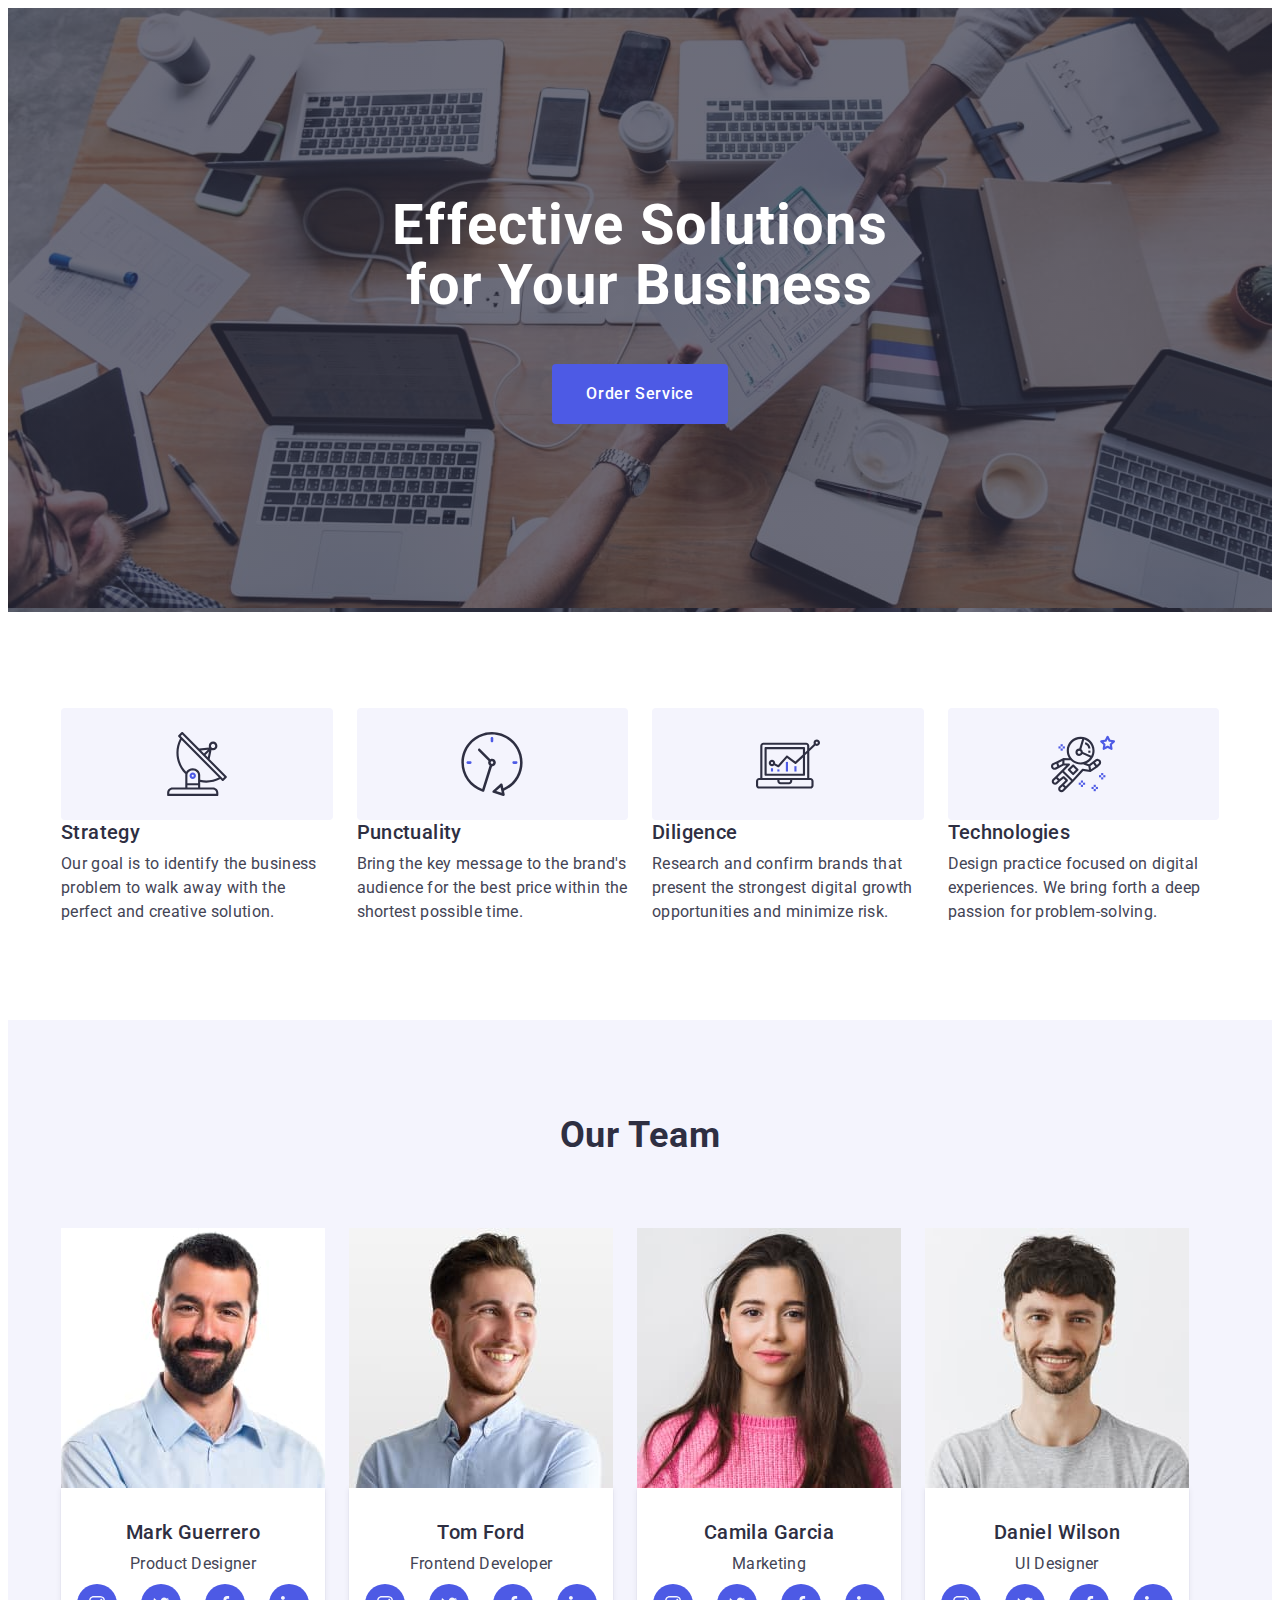
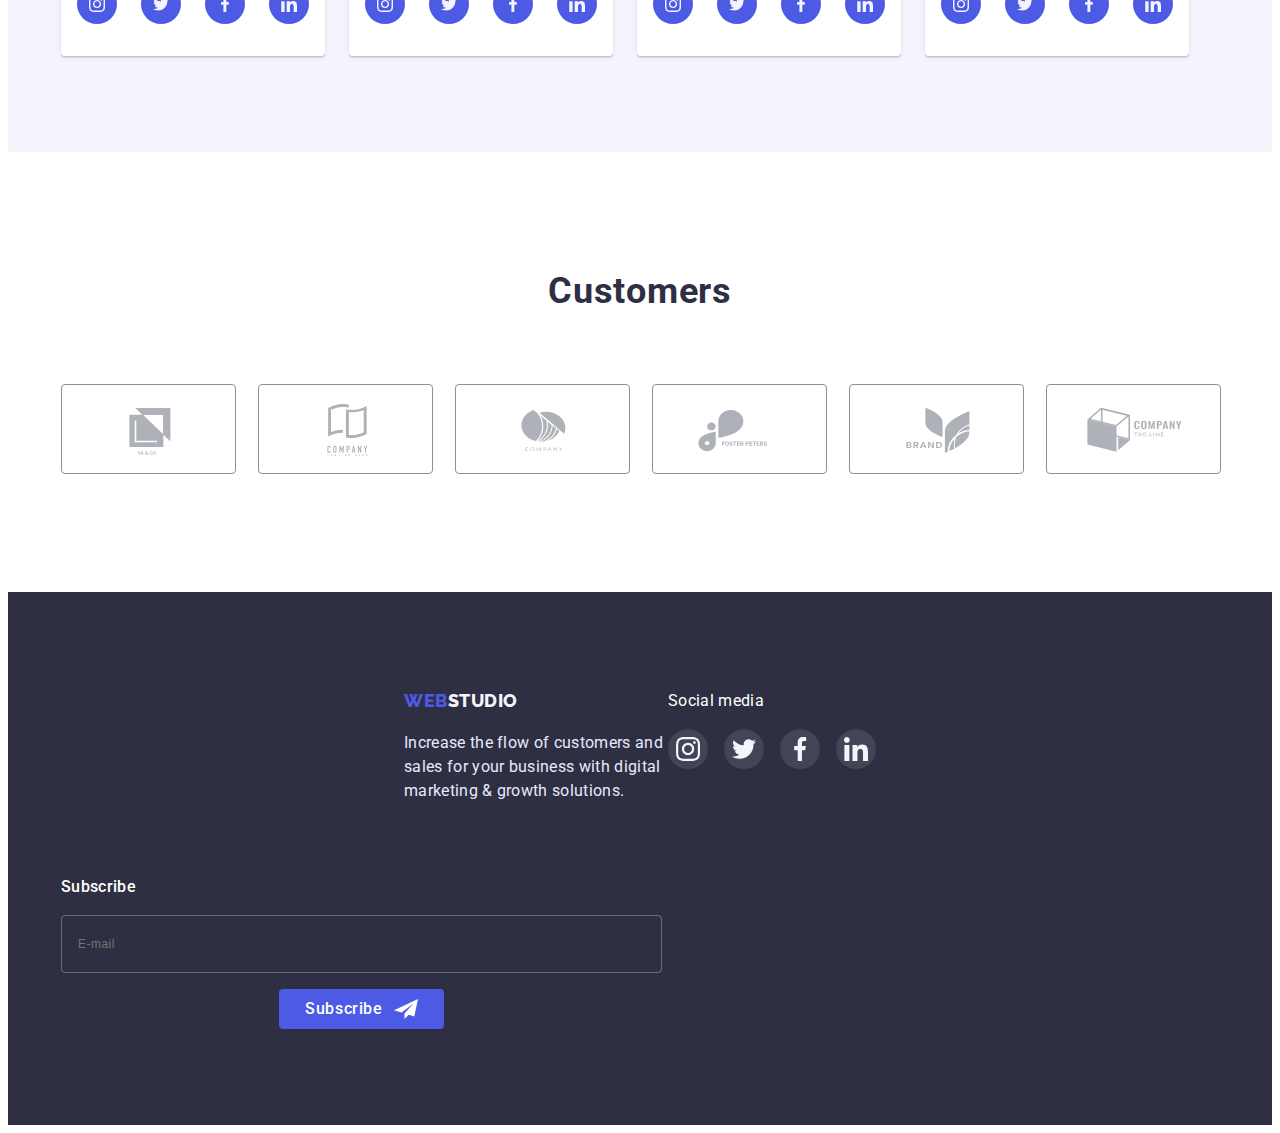
==== commit 7506d1af: "without header and footer" ====
--- a/index.html
+++ b/index.html
@@ -61,88 +61,90 @@
     </header> -->
     <main>
       <!-------------------HERO------------------>
-      <!-- <section class="hero">
-        <h1 class="hero-title">
-          Effective Solutions <br />
-          for Your Business
-        </h1>
-        <button type="button" class="hero-btn" data-modal-open>
-          Order Service
-        </button>
-        <div class="backdrop is-hidden" data-modal>
-          <div class="modal">
-            <button class="close-btn" data-modal-close type="button">
-              <svg class="close-icon" width="8" height="8">
-                <use href="./images/icons.svg#icon-close"></use>
-              </svg>
-            </button>
-            <p class="modal-title">
-              Leave your contacts and we will call you back
-            </p>
-            <form class="modal-form">
-              <label class="modal-label" for="user-name">Name</label>
-              <div class="modal-wrap">
-                <input
-                  type="text"
-                  name="user-name"
-                  id="user-name"
-                  class="modal-input"
-                />
-                <svg class="modal-icon" width="18" height="18">
-                  <use href="./images/icons.svg#icon-person"></use>
-                </svg>
-              </div>
-              <label class="modal-label" for="user-phone">Phone</label>
-              <div class="modal-wrap">
-                <input
-                  type="tel"
-                  name="user-phone"
-                  id="user-phone"
-                  class="modal-input"
-                />
-                <svg class="modal-icon" width="18" height="18">
-                  <use href="./images/icons.svg#icon-phone"></use>
-                </svg>
-              </div>
-              <label class="modal-label" for="user-email">Email</label>
-              <div class="modal-wrap">
-                <input
-                  type="email"
-                  name="user-email"
-                  id="user-email"
-                  class="modal-input"
-                />
-                <svg class="modal-icon" width="18" height="18">
-                  <use href="./images/icons.svg#icon-email"></use>
-                </svg>
-              </div>
-              <label class="modal-label" for="user-comment">Comment</label>
-              <textarea
-                class="user-message"
-                name="comment"
-                id="user-comment"
-                placeholder="Text input"
-              ></textarea>
-              <div class="checkbox-field">
-                <input
-                  class="input-checkbox hidden"
-                  type="checkbox"
-                  id="policy"
-                  value="true"
-                  required
-                />
-                <label class="checkbox-label" for="policy"
-                  ><span class="checkbox-text"
-                    >I accept the terms and conditions of the</span
+      <section class="hero">
+        <div class="container">
+          <h1 class="hero-title">
+            Effective Solutions <br />
+            for Your Business
+          </h1>
+          <button type="button" class="hero-btn" data-modal-open>
+            Order Service
+          </button>
+          <div class="backdrop is-hidden" data-modal>
+            <div class="modal">
+              <button class="close-btn" data-modal-close type="button">
+                <svg class="close-icon" width="8" height="8">
+                  <use href="./images/icons.svg#icon-close"></use>
+                </svg>
+              </button>
+              <p class="modal-title">
+                Leave your contacts and we will call you back
+              </p>
+              <form class="modal-form">
+                <label class="modal-label" for="user-name">Name</label>
+                <div class="modal-wrap">
+                  <input
+                    type="text"
+                    name="user-name"
+                    id="user-name"
+                    class="modal-input"
+                  />
+                  <svg class="modal-icon" width="18" height="18">
+                    <use href="./images/icons.svg#icon-person"></use>
+                  </svg>
+                </div>
+                <label class="modal-label" for="user-phone">Phone</label>
+                <div class="modal-wrap">
+                  <input
+                    type="tel"
+                    name="user-phone"
+                    id="user-phone"
+                    class="modal-input"
+                  />
+                  <svg class="modal-icon" width="18" height="18">
+                    <use href="./images/icons.svg#icon-phone"></use>
+                  </svg>
+                </div>
+                <label class="modal-label" for="user-email">Email</label>
+                <div class="modal-wrap">
+                  <input
+                    type="email"
+                    name="user-email"
+                    id="user-email"
+                    class="modal-input"
+                  />
+                  <svg class="modal-icon" width="18" height="18">
+                    <use href="./images/icons.svg#icon-email"></use>
+                  </svg>
+                </div>
+                <label class="modal-label" for="user-comment">Comment</label>
+                <textarea
+                  class="user-message"
+                  name="comment"
+                  id="user-comment"
+                  placeholder="Text input"
+                ></textarea>
+                <div class="checkbox-field">
+                  <input
+                    class="input-checkbox hidden"
+                    type="checkbox"
+                    id="policy"
+                    value="true"
+                    required
+                  />
+                  <label class="checkbox-label" for="policy"
+                    ><span class="checkbox-text"
+                      >I accept the terms and conditions of the</span
+                    >
+                    <a href=""> Privacy Policy</a></label
                   >
-                  <a href=""> Privacy Policy</a></label
-                >
-              </div>
-              <button type="submit" class="submit-btn">Send</button>
-            </form>
+                </div>
+                <button type="submit" class="submit-btn">Send</button>
+              </form>
+            </div>
           </div>
         </div>
-      </section> -->
+      </section>
 
       <!--------------------About------------------->
       <section class="section">
@@ -218,8 +220,8 @@
       </section> -->
 
       <!------------------Our Team---------------->
-      <!-- <section class="team section">
-       <div class="container">
+      <section class="team section">
+        <div class="container small-container">
           <h2 class="title">Our Team</h2>
           <ul class="team-list list">
             <li class="team-item">
@@ -372,11 +374,11 @@
             </li>
           </ul>
         </div>
-      </section> -->
+      </section>
 
       <!-----------------------CUSTOMERS--------------->
-      <!-- <section class="customers">
-        <div class="container">
+      <section class="customers">
+        <div class="container customers-container">
           <h2 class="customers-header title">Customers</h2>
           <ul class="customers-list list container">
             <li class="customers-item">
@@ -423,54 +425,56 @@
             </li>
           </ul>
         </div>
-      </section> -->
+      </section>
     </main>
 
     <!---------------------FOOTER------------------->
-    <!-- <footer class="footer">
+    <footer class="footer">
       <div class="container logo-soc">
-        <div class="logo-block">
-          <a class="footer-logo link" href="./index.html"
-            ><span class="accent-logo">Web</span>Studio</a
-          >
-          <p class="footer-text">
-            Increase the flow of customers and <br />
-            sales for your business with digital <br />
-            marketing & growth solutions.
-          </p>
-        </div>
-        <div class="social-block">
-          <p class="soc-text">Social media</p>
-          <ul class="footer-soc-list list">
-            <li class="footer-item">
-              <a class="footer-link link" href="">
-                <svg class="footer-icon" width="24" height="24">
-                  <use href="./images/icons.svg#icon-instagram"></use>
-                </svg>
-              </a>
-            </li>
-            <li class="footer-item">
-              <a class="footer-link link" href="">
-                <svg class="footer-icon" width="24" height="24">
-                  <use href="./images/icons.svg#icon-twitter"></use>
-                </svg>
-              </a>
-            </li>
-            <li class="footer-item">
-              <a class="footer-link link" href="">
-                <svg class="footer-icon" width="24" height="24">
-                  <use href="./images/icons.svg#icon-facebook"></use>
-                </svg>
-              </a>
-            </li>
-            <li class="footer-item">
-              <a class="footer-link link" href="">
-                <svg class="footer-icon" width="24" height="24">
-                  <use href="./images/icons.svg#icon-linkedin"></use>
-                </svg>
-              </a>
-            </li>
-          </ul>
+        <div class="container-logo-soc">
+          <div class="logo-block">
+            <a class="footer-logo link" href="./index.html"
+              ><span class="accent-logo">Web</span>Studio</a
+            >
+            <p class="footer-text">
+              Increase the flow of customers and <br />
+              sales for your business with digital <br />
+              marketing & growth solutions.
+            </p>
+          </div>
+          <div class="social-block">
+            <p class="soc-text">Social media</p>
+            <ul class="footer-soc-list list">
+              <li class="footer-item">
+                <a class="footer-link link" href="">
+                  <svg class="footer-icon" width="24" height="24">
+                    <use href="./images/icons.svg#icon-instagram"></use>
+                  </svg>
+                </a>
+              </li>
+              <li class="footer-item">
+                <a class="footer-link link" href="">
+                  <svg class="footer-icon" width="24" height="24">
+                    <use href="./images/icons.svg#icon-twitter"></use>
+                  </svg>
+                </a>
+              </li>
+              <li class="footer-item">
+                <a class="footer-link link" href="">
+                  <svg class="footer-icon" width="24" height="24">
+                    <use href="./images/icons.svg#icon-facebook"></use>
+                  </svg>
+                </a>
+              </li>
+              <li class="footer-item">
+                <a class="footer-link link" href="">
+                  <svg class="footer-icon" width="24" height="24">
+                    <use href="./images/icons.svg#icon-linkedin"></use>
+                  </svg>
+                </a>
+              </li>
+            </ul>
+          </div>
         </div>
         <div class="subscribe">
           <p class="subscribe-text">Subscribe</p>
@@ -495,7 +499,7 @@
           </form>
         </div>
       </div>
-    </footer> -->
+    </footer>
     <script src="./js/modal.js"></script>
   </body>
 </html>
--- a/css/styles.css
+++ b/css/styles.css
@@ -170,6 +170,8 @@
 .address-link:is(:hover, :focus) {
     color:var(--hover-bg-color);
 }
+
+
 /*-----------------HERO--------------------*/
 .hero {
     background-color:var(--main-bg-color);
@@ -178,17 +180,17 @@
                     rgba(46, 47, 66, 0.7)),
     url(../images/people-office.jpg);
     text-align: center;
-    padding-bottom: 188px;
-    padding-top: 188px;
+    padding-bottom: 112px;
+    padding-top: 112px;
     margin: 0 auto;
     max-width: 1440px;
 
 }
 .hero-title {
-    margin-bottom: 48px;
+    margin-bottom: 72px;
     font-weight: 700;
-    font-size: 56px;
-    line-height: 1.07;
+    font-size: 36px;
+    line-height: 1.11;
     letter-spacing: 0.02em;
     color:var(--second-title-color);
 }
@@ -434,14 +436,17 @@
     flex-wrap: wrap;
 }
 
+.about-item {
+    width: 100%;
+}
 
 .thumb {
     display: none;
-    /* min-height: 112px;
+    min-height: 112px;
     background-color: #F4F4FD;
     border-radius: 4px;
     justify-content: center;
-    align-items: center; */
+    align-items: center;
     
      }
 
@@ -455,7 +460,6 @@
         text-align: center;
 }
 .about-text {
-    width: 356px;
         font-size: 16px;
         line-height: 1.5;
         letter-spacing: 0.02em;
@@ -476,12 +480,19 @@
 
 .team {
     background-color: #F4F4FD;
-    padding-bottom: 110px;
+    /* padding-bottom: 110px; */
+}
+
+.small-container {
+    max-width: 294px;
+    padding: 0 15px;
+    margin: 0 auto;
 }
 .team-list {
     display: flex;
     margin-top: 72px;
     gap: 24px;
+    flex-wrap: wrap;
     }
 
 .team-container{
@@ -531,21 +542,25 @@
 .social-link:is(:hover, :focus) {
     background-color: var(--hover-bg-color);
 }
+
+
+
 /*----------------CUSTOMERS-----------------*/
 .customers {
-padding-top: 130px;
-    padding-bottom: 120px;
+padding-top: 96px;
+    padding-bottom: 96px;
 }
 .customers-list {
     display: flex;
-    gap: 24px;
+    gap: 72px 16px;
     justify-content: center;
     padding-left: 0px;
     padding-right: 0px;
- 
+    flex-wrap: wrap;
+     
 }
 .customers-item {
-    width: calc((100% - 120px) / 6);
+    width: calc((100% - 16px) / 2);
     height: 88px;
 }
 .customers-link {
@@ -576,13 +591,19 @@
 
 .logo-soc {
     display: flex;
+    flex-wrap: wrap;
+    justify-content: center;
+    align-items: center;
+    row-gap: 72px;
+    flex-direction: column;
 
 }
 .social-block {
-    margin-left: 120px;
+    margin-left: auto;
    margin-right: auto;
 }
 .footer-logo{
+display: inline-block;
 font-family: 'Raleway';
 font-style: normal;
 font-weight: 800;
@@ -600,21 +621,22 @@
 }
 .footer {
     background-color:var(--main-bg-color);
-    padding-top: 100px;
-    padding-bottom: 100px;
-    /*padding-left: 156px;*/
+    padding-top: 97.5px;
+    padding-bottom: 96px;
     margin: 0 auto;
     max-width: 1440px;
-    max-height: 310px;
+    text-align: center;
+    /* max-height: 310px; */
 }
 
 .footer-text {
-    margin-top: 16px;
+    margin-top: 17.5px;
         font-size: 16px;
         line-height: 1.5;
         letter-spacing: 0.02em;
         color: #E7E9FC;
         width: 264px;
+        text-align: left;
     }
 
 .footer-soc-list {
@@ -650,21 +672,35 @@
         color:var(--second-title-color);
         margin-bottom: 16px;
 }
-   .subscribe-text {
+
+.container-logo-soc {
+    display: flex;
+    flex-direction: column;
+    row-gap: 72px;
+}
+.subscribe {
+width: 100%;
+
+}
+.subscribe-text {
     font-weight: 500;
     font-size: 16px;
     line-height: 1.5;
     letter-spacing: 0.02em;
     color: var(--second-title-color);
     margin-bottom: 16px;
+    
  }
- .subscribe-form {
-    display: flex;
-    gap: 24px;
+ 
+.subscribe-form {
+    display: flex;
+    row-gap: 16px;
+    flex-wrap: wrap; 
+    flex-direction: column;
+   align-items: center;
+   
  }
- .email {
-    display: block;
- }
+ 
  .subscribe-btn {
     display: inline-flex;
     padding: 8px 24px;
@@ -707,7 +743,8 @@
    }
  
 .email {
-    width: 264px;
+    display: block;
+    width: 100%;
     height: 40px;
     font-weight: 400;
     font-size: 12px;
--- a/css/mobile.css
+++ b/css/mobile.css
@@ -2,5 +2,11 @@
     .container {
         max-width: 426px;
     }
+/* .small-container {
+    max-width: 294px;
+    padding: 0 15px;
+    margin: 0 auto;
+} */
+
 }
     --- a/css/tablet.css
+++ b/css/tablet.css
@@ -2,10 +2,68 @@
     .container {
         max-width: 768px;
     }
+
+    /*------------HERO------------------*/
+.hero-title {
+    margin-bottom: 36px;
+    font-size: 56px;
+    line-height: 1.07;
 }
+/*----------------ABOUT---------------------*/
 .about-list {
     display: flex;
     row-gap: 72px;
     column-gap: 24px;
     flex-wrap: wrap;
-}+}
+
+.about-item {
+    width: calc((100% - 24px) / 2);
+}
+.about-title {
+    text-align: left;
+  }
+/*----------------OUR TEAM-----------------*/
+.small-container {
+    max-width: 582px;
+    padding: 0 15px;
+    margin: 0 auto;
+}
+/*----------------CUSTOMERS-----------------*/
+.customers-container {
+    max-width: 582px;
+    padding: 0 15px;
+    margin: 0 auto;
+}
+.customers-item {
+    width: calc((100% - 48px) / 3);
+    height: 88px;
+}
+
+/*----------------FOOTER--------------------*/
+.footer {
+    text-align: left;
+}
+
+.logo-soc {
+    max-width: 582px;
+    padding: 0 15px;
+    margin: 0 auto;
+    justify-content: start;
+}
+.container-logo-soc {
+    display: flex;
+    flex-direction: row;
+    /* gap: 24px; */
+    justify-content: start;
+    }
+  .subscribe-form {
+      display: flex;
+      column-gap: 16px;
+      flex-wrap: wrap;
+      width: calc((100% - 24px) / 2);
+    }
+
+}
+
+
--- a/css/desktop.css
+++ b/css/desktop.css
@@ -1,13 +1,28 @@
-/* @media screen and (min-width: 1200px) {
+@media screen and (min-width: 1200px) {
     .container {
         max-width: 1158px;
     }
-}
+  /*------------HERO------------------*/
+.hero {
+    padding-bottom: 188px;
+    padding-top: 188px;
+}
+
+.hero-title {
+    margin-bottom: 48px;
+    font-size: 56px;
+    line-height: 1.07;
+  }
+
+    
 .about-list {
     display: flex;
     gap: 24px;
-    }
-
+}
+
+.about-item {
+    width: calc((100% - 72px) / 4);
+}
 .thumb {
     display: flex;
     min-height: 112px;
@@ -20,10 +35,310 @@
 
 .about-title {
     margin-bottom: 8px;
-    font-weight: 700;
-    font-size: 36px;
-    line-height: 1.11;
+    font-weight: 500;
+    font-size: 20px;
+    line-height: 1.2;
     letter-spacing: 0.02em;
     color: var(--main-title-color);
     text-align: left;
-} */+}
+
+/*----------------CUSTOMERS-----------------*/
+
+.customers {
+    padding-top: 120px;
+    padding-bottom: 120px;
+}
+.customers-item {
+    width: calc((100% - 120px) / 6);
+    height: 88px;
+}
+.customers-list {
+    display: flex;
+    gap: 24px;
+    justify-content: center;
+    padding-left: 0px;
+    padding-right: 0px;
+
+}
+
+}
+
+
+/*----------------OUR TEAM-----------------*/
+/* .team {
+    background-color: #F4F4FD;
+    padding-bottom: 110px;
+}
+
+.team-list {
+    display: flex;
+    margin-top: 72px;
+    gap: 24px;
+}
+
+.team-container {
+    padding-top: 32px;
+    padding-bottom: 32px;
+    text-align: center;
+    background-color: #fff;
+    box-shadow: 0px 1px 6px rgba(46, 47, 66, 0.08), 0px 1px 1px rgba(46, 47, 66, 0.16), 0px 2px 1px rgba(46, 47, 66, 0.08);
+    border-radius: 0px 0px 4px 4px
+}
+
+.team-subtitle {
+    margin-bottom: 8px;
+    font-weight: 500;
+    font-size: 20px;
+    line-height: 1.2;
+    letter-spacing: 0.02em;
+    color: var(--main-title-color);
+}
+
+.team-text {
+    margin-bottom: 8px;
+    font-size: 16px;
+    line-height: 1.5;
+    letter-spacing: 0.02em;
+    color: var(--main-text-color);
+}
+
+.social-list {
+    display: flex;
+    justify-content: center;
+    gap: 24px;
+}
+
+.social-list-item {
+    width: 40px;
+    height: 40px;
+}
+
+.social-link {
+    display: flex;
+    justify-content: center;
+    align-items: center;
+    width: 100%;
+    height: 100%;
+    border-radius: 50%;
+    background-color: var(--main-accent-color);
+    transition: background-color 250ms cubic-bezier(0.4, 0, 0.2, 1);
+}
+
+.social-link:is(:hover, :focus) {
+    background-color: var(--hover-bg-color);
+} */
+
+
+/*----------------CUSTOMERS-----------------*/
+/* .customers {
+    padding-top: 96px;
+    padding-bottom: 96px;
+}
+
+.customers-list {
+    display: flex;
+    gap: 24px;
+    justify-content: center;
+    padding-left: 0px;
+    padding-right: 0px;
+
+}
+
+.customers-item {
+    width: calc((100% - 120px) / 6);
+    height: 88px;
+}
+
+.customers-link {
+    width: 100%;
+    height: 100%;
+    display: flex;
+    justify-content: center;
+    align-items: center;
+    border-radius: 4px;
+    border: 1px solid #8E8F99;
+    transition: border-color 1000ms cubic-bezier(0.4, 0, 0.2, 1);
+}
+
+.customers-link-icon {
+    width: 104px;
+    height: 56px;
+}
+
+.customers-link:is(:hover, :focus) {
+    border-color: var(--hover-bg-color);
+}
+
+.customers-link:is(:hover, :focus) .customers-link-icon {
+    fill: var(--hover-bg-color);
+}
+
+.customers-link-icon {
+    fill: #AFB1B8;
+    transition: fill 250ms cubic-bezier(0.4, 0, 0.2, 1);
+} */
+
+
+
+/*----------------FOOTER--------------------*/
+/* .logo-soc {
+    display: flex;
+
+}
+
+.social-block {
+    margin-left: 120px;
+    margin-right: auto;
+}
+
+.footer-logo {
+    font-family: 'Raleway';
+    font-style: normal;
+    font-weight: 800;
+    font-size: 18px;
+    line-height: 1.17;
+    letter-spacing: 0.03em;
+    text-transform: uppercase;
+    color: #F4F4FD;
+    transition-property: color;
+    transition-duration: 250ms;
+    transition-timing-function: cubic-bezier(0.4, 0, 0.2, 1);
+}
+
+.footer-logo:is(:hover, :focus) {
+    color: var(--hover-bg-color);
+}
+
+.footer {
+    background-color: var(--main-bg-color);
+    padding-top: 100px;
+    padding-bottom: 100px;
+   padding-left: 156px;
+    margin: 0 auto;
+    max-width: 1440px;
+    max-height: 310px;
+}
+
+.footer-text {
+    margin-top: 16px;
+    font-size: 16px;
+    line-height: 1.5;
+    letter-spacing: 0.02em;
+    color: #E7E9FC;
+    width: 264px;
+}
+
+.footer-soc-list {
+    display: flex;
+    justify-content: center;
+    gap: 16px;
+}
+
+.footer-item {
+    width: 40px;
+    height: 40px;
+
+}
+
+.footer-link {
+    display: flex;
+    width: 100%;
+    height: 100%;
+    justify-content: center;
+    align-items: center;
+    border-radius: 50%;
+    background-color: rgba(255, 255, 255, 0.1);
+    transition-property: background-color;
+    transition-duration: 250ms;
+    transition-timing-function: cubic-bezier(0.4, 0, 0.2, 1);
+}
+
+.footer-link:is(:hover, :focus) {
+    background-color: #31D0AA;
+    ;
+}
+
+.soc-text {
+    font-size: 16px;
+    line-height: 1.5;
+    letter-spacing: 0.02em;
+    color: var(--second-title-color);
+    margin-bottom: 16px;
+}
+
+.subscribe-text {
+    font-weight: 500;
+    font-size: 16px;
+    line-height: 1.5;
+    letter-spacing: 0.02em;
+    color: var(--second-title-color);
+    margin-bottom: 16px;
+}
+
+.subscribe-form {
+    display: flex;
+    gap: 24px;
+}
+
+.email {
+    display: block;
+}
+
+.subscribe-btn {
+    display: inline-flex;
+    padding: 8px 24px;
+    width: 165px;
+    height: 40px;
+    font-family: inherit;
+    font-weight: 500;
+    font-size: 16px;
+    line-height: 1.5;
+    justify-content: space-between;
+    align-items: center;
+    letter-spacing: 0.04em;
+    color: var(--second-title-color);
+    background-color: var(--main-accent-color);
+    border-color: transparent;
+    cursor: pointer;
+    border-radius: 4px;
+    transition-property: background-color;
+    transition-duration: 250ms;
+    transition-timing-function: cubic-bezier(0.4, 0, 0.2, 1);
+}
+
+.subscribe-btn:hover,
+.subscribe-btn:focus {
+    background-color: var(--hover-bg-color);
+}
+
+.btn-text {
+    display: block;
+    color: var(--second-title-color);
+    font-family: inherit;
+    font-weight: 500;
+    font-size: 16px;
+    line-height: 1.5;
+    text-align: left;
+    align-items: center;
+    letter-spacing: 0.04em;
+}
+
+.subscribe-icon {
+    fill: #FFFFFF;
+}
+
+.email {
+    width: 264px;
+    height: 40px;
+    font-weight: 400;
+    font-size: 12px;
+    line-height: 2;
+    letter-spacing: 0.04em;
+    color: rgba(255, 255, 255, 0.6);
+    padding: 8px 16px;
+}   background-color: transparent;
+    border: 1px solid rgba(255, 255, 255, 0.3);
+    border-radius: 4px;
+ 
+ */
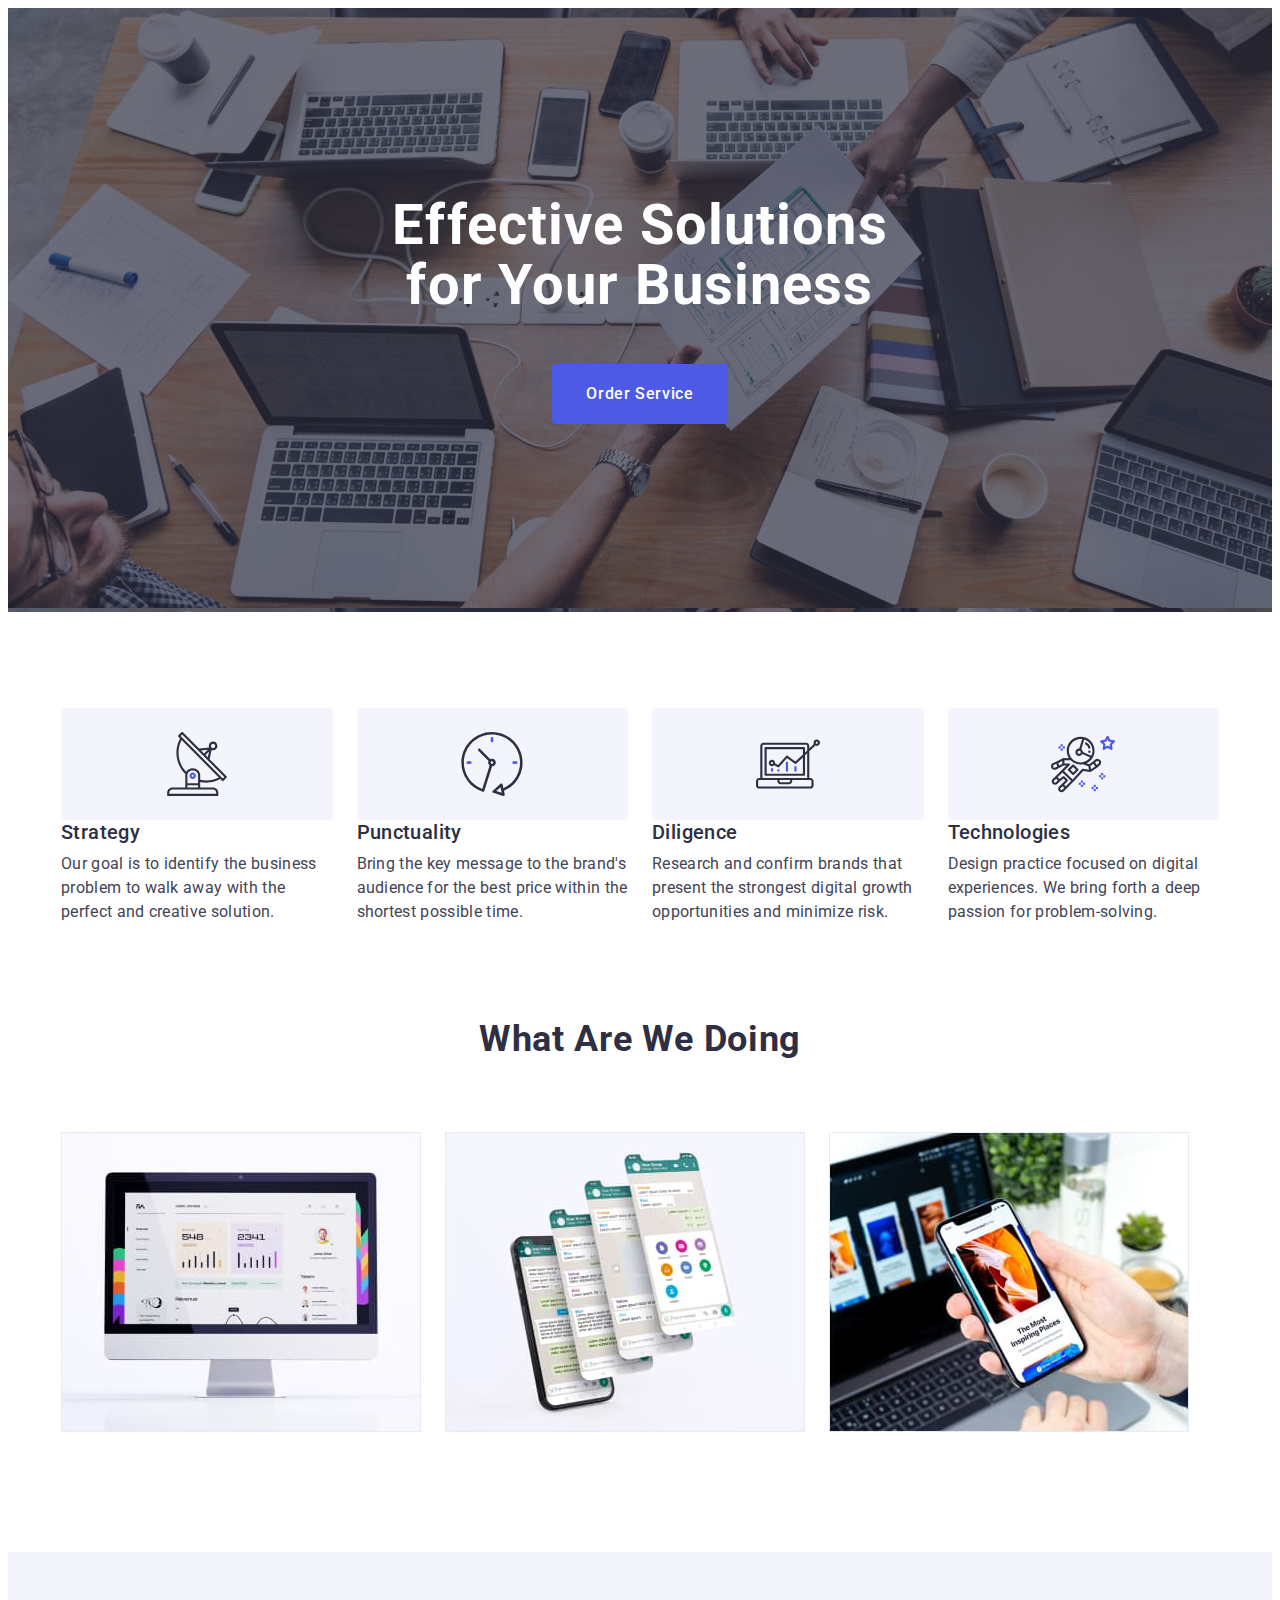
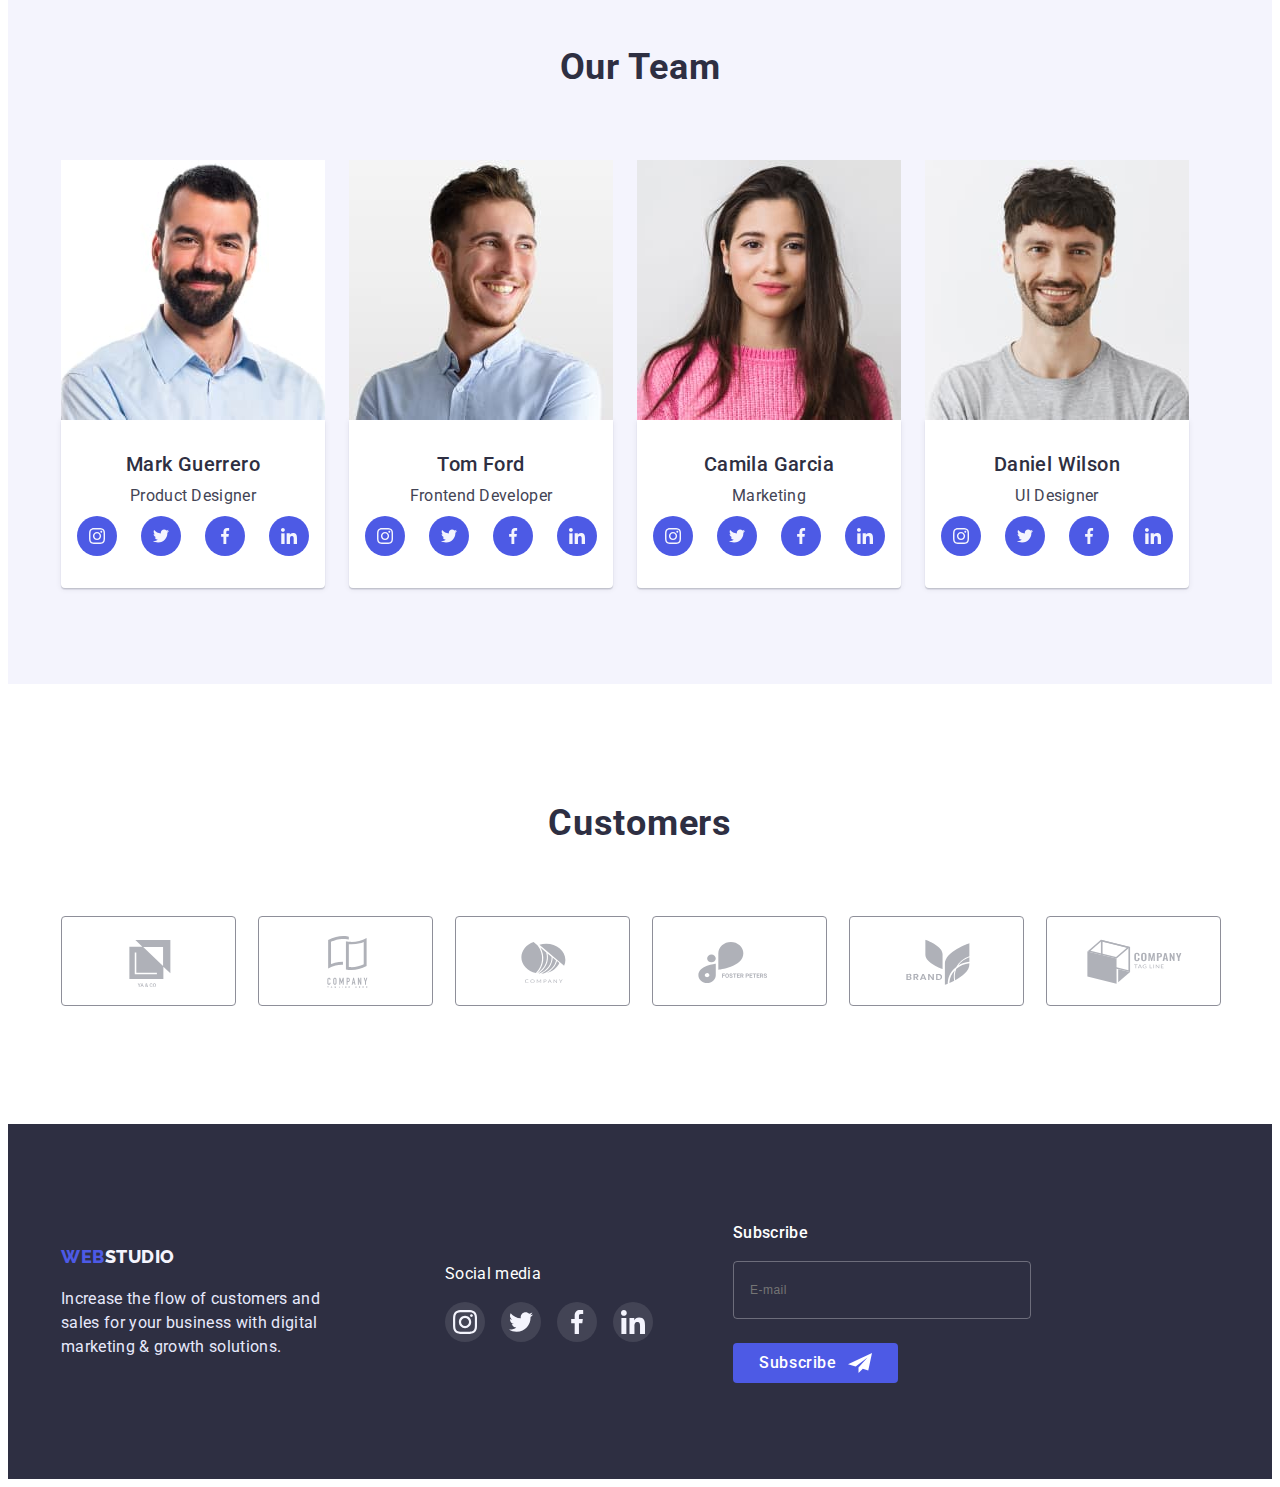
==== commit 2aa17773: "without header" ====
--- a/index.html
+++ b/index.html
@@ -204,20 +204,22 @@
       </section>
 
       <!-----------What are we doing---------------->
-      <!-- <section class="doing">
-        <h2 class="title">What are we doing</h2>
-        <ul class="doing-list list container">
-          <li class="doing-item">
-            <img src="./images/1desctop.jpg" alt="monitor" width="360" />
-          </li>
-          <li class="doing-item">
-            <img src="./images/2laptop.jpg" alt="laptops" width="360" />
-          </li>
-          <li class="doing-item">
-            <img src="./images/3mobile.jpg" alt="phone" width="360" />
-          </li>
-        </ul>
-      </section> -->
+      <section class="doing">
+        <div class="container doing-container">
+          <h2 class="title">What are we doing</h2>
+          <ul class="doing-list list">
+            <li class="doing-item">
+              <img src="./images/1desctop.jpg" alt="monitor" width="360" />
+            </li>
+            <li class="doing-item">
+              <img src="./images/2laptop.jpg" alt="laptops" width="360" />
+            </li>
+            <li class="doing-item">
+              <img src="./images/3mobile.jpg" alt="phone" width="360" />
+            </li>
+          </ul>
+        </div>
+      </section>
 
       <!------------------Our Team---------------->
       <section class="team section">
--- a/css/styles.css
+++ b/css/styles.css
@@ -467,13 +467,8 @@
 
 /*---------------What are we doing----------*/
 
-.doing {
-    padding-bottom: 120px;
-}
-
-.doing-list {
-    display: flex;
-    gap: 24px;
+.doing-container {
+    display: none;
 }
 
 /*----------------OUR TEAM------------------*/
@@ -593,10 +588,9 @@
     display: flex;
     flex-wrap: wrap;
     justify-content: center;
-    align-items: center;
+    align-items: flex-start;
     row-gap: 72px;
     flex-direction: column;
-
 }
 .social-block {
     margin-left: auto;
@@ -677,7 +671,9 @@
     display: flex;
     flex-direction: column;
     row-gap: 72px;
-}
+    align-items: center;
+    width: 100%;
+    }
 .subscribe {
 width: 100%;
 
--- a/css/tablet.css
+++ b/css/tablet.css
@@ -54,15 +54,27 @@
 .container-logo-soc {
     display: flex;
     flex-direction: row;
-    /* gap: 24px; */
+    gap: 24px; 
     justify-content: start;
     }
-  .subscribe-form {
-      display: flex;
-      column-gap: 16px;
-      flex-wrap: wrap;
-      width: calc((100% - 24px) / 2);
-    }
+ 
+.social-block {
+    margin-left: 0;
+    margin-right: auto;
+}
+.subscribe-form {
+    display: flex;
+    gap: 24px;
+    flex-direction: row;
+    align-items: center;
+}
+.email {
+    width: 264px;
+    height: 40px;
+}
+
+
+
 
 }
 
--- a/css/desktop.css
+++ b/css/desktop.css
@@ -43,6 +43,21 @@
     text-align: left;
 }
 
+/*---------------What are we doing----------*/
+
+.doing-container {
+    display: block;
+}
+.doing {
+    padding-bottom: 120px;
+}
+
+.doing-list {
+    display: flex;
+    gap: 24px;
+}
+
+
 /*----------------CUSTOMERS-----------------*/
 
 .customers {
@@ -61,7 +76,32 @@
     padding-right: 0px;
 
 }
-
+/*----------------FOOTER--------------------*/
+
+
+.logo-soc {
+    display: flex;
+    justify-content: center;
+    align-items: center; 
+    flex-direction: row;
+    flex-wrap: nowrap;
+}
+
+.social-block {
+    margin-left: 120px;
+    margin-right: 80px;
+}
+.container-logo-soc {
+    gap: 0;
+    justify-content: start;
+}
+.footer {
+    text-align: left;
+}
+.email {
+    width: 264px;
+    height: 40px;
+}
 }
 
 
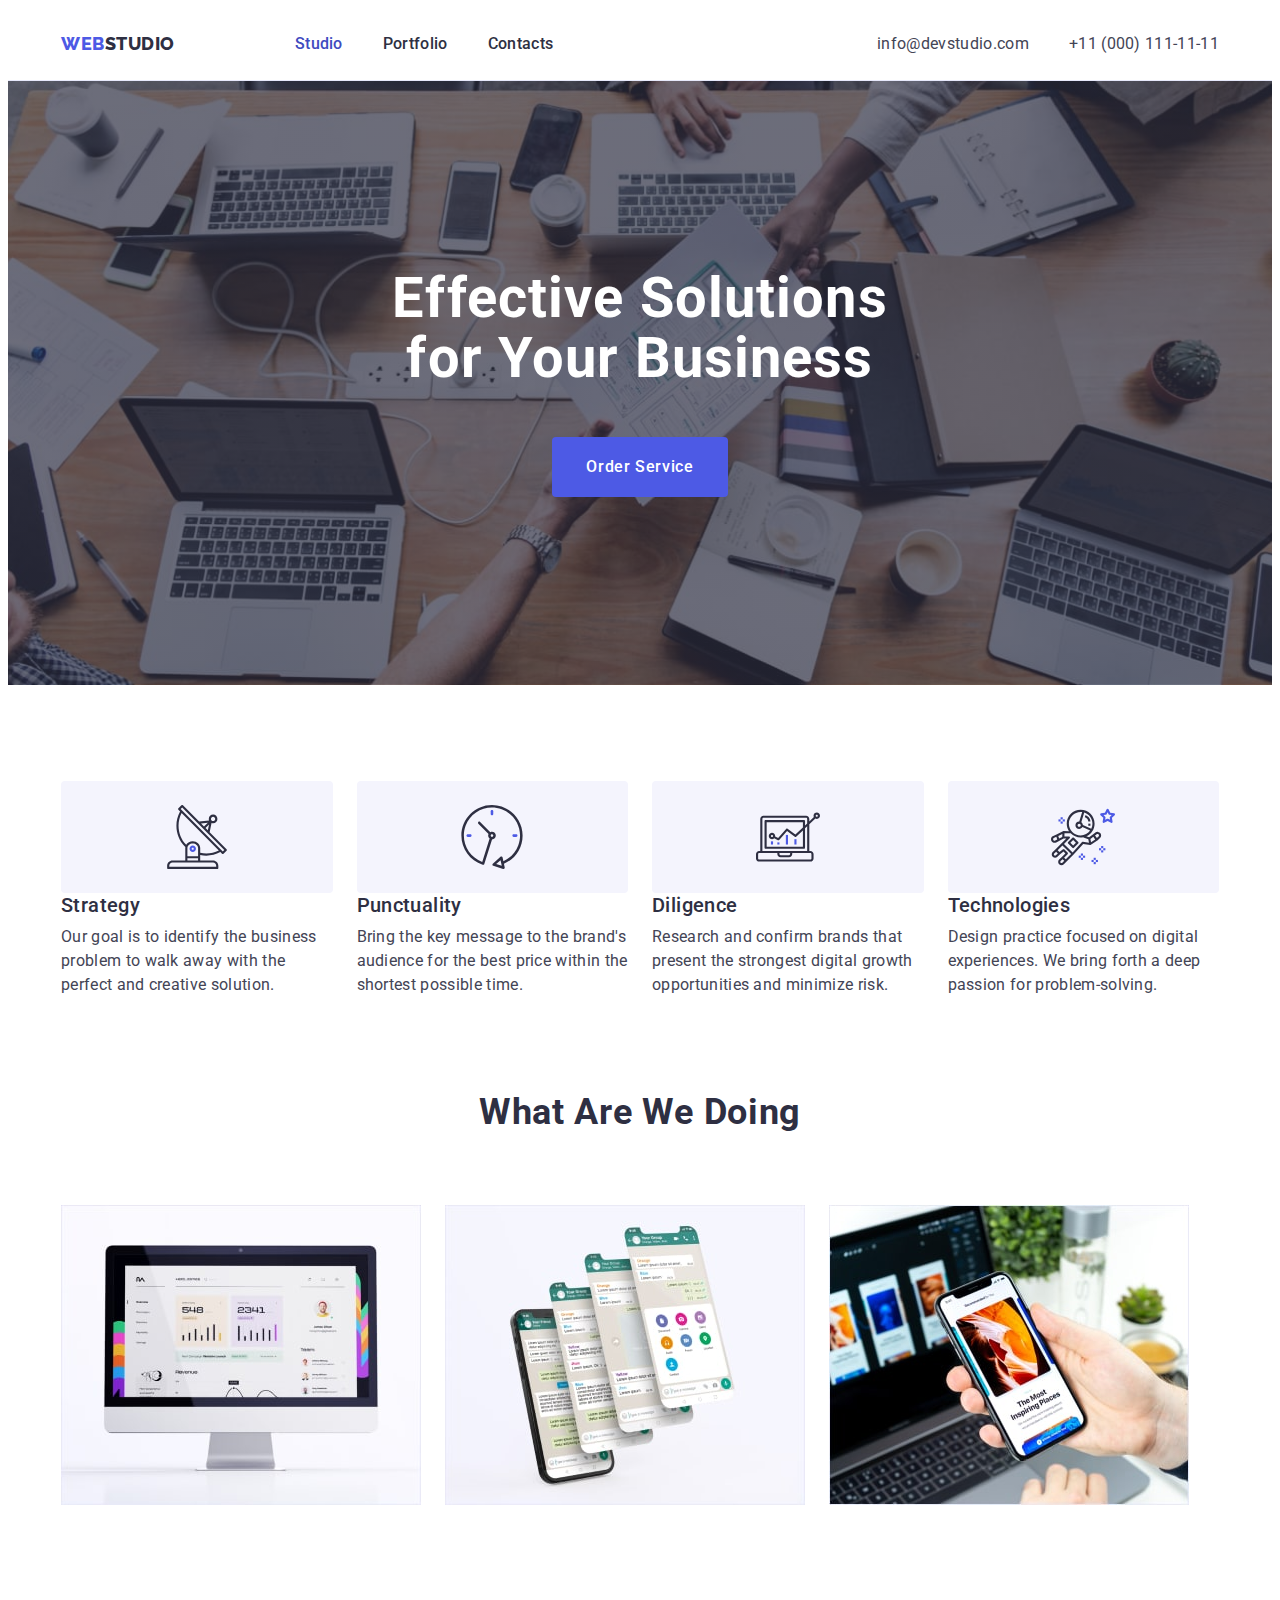
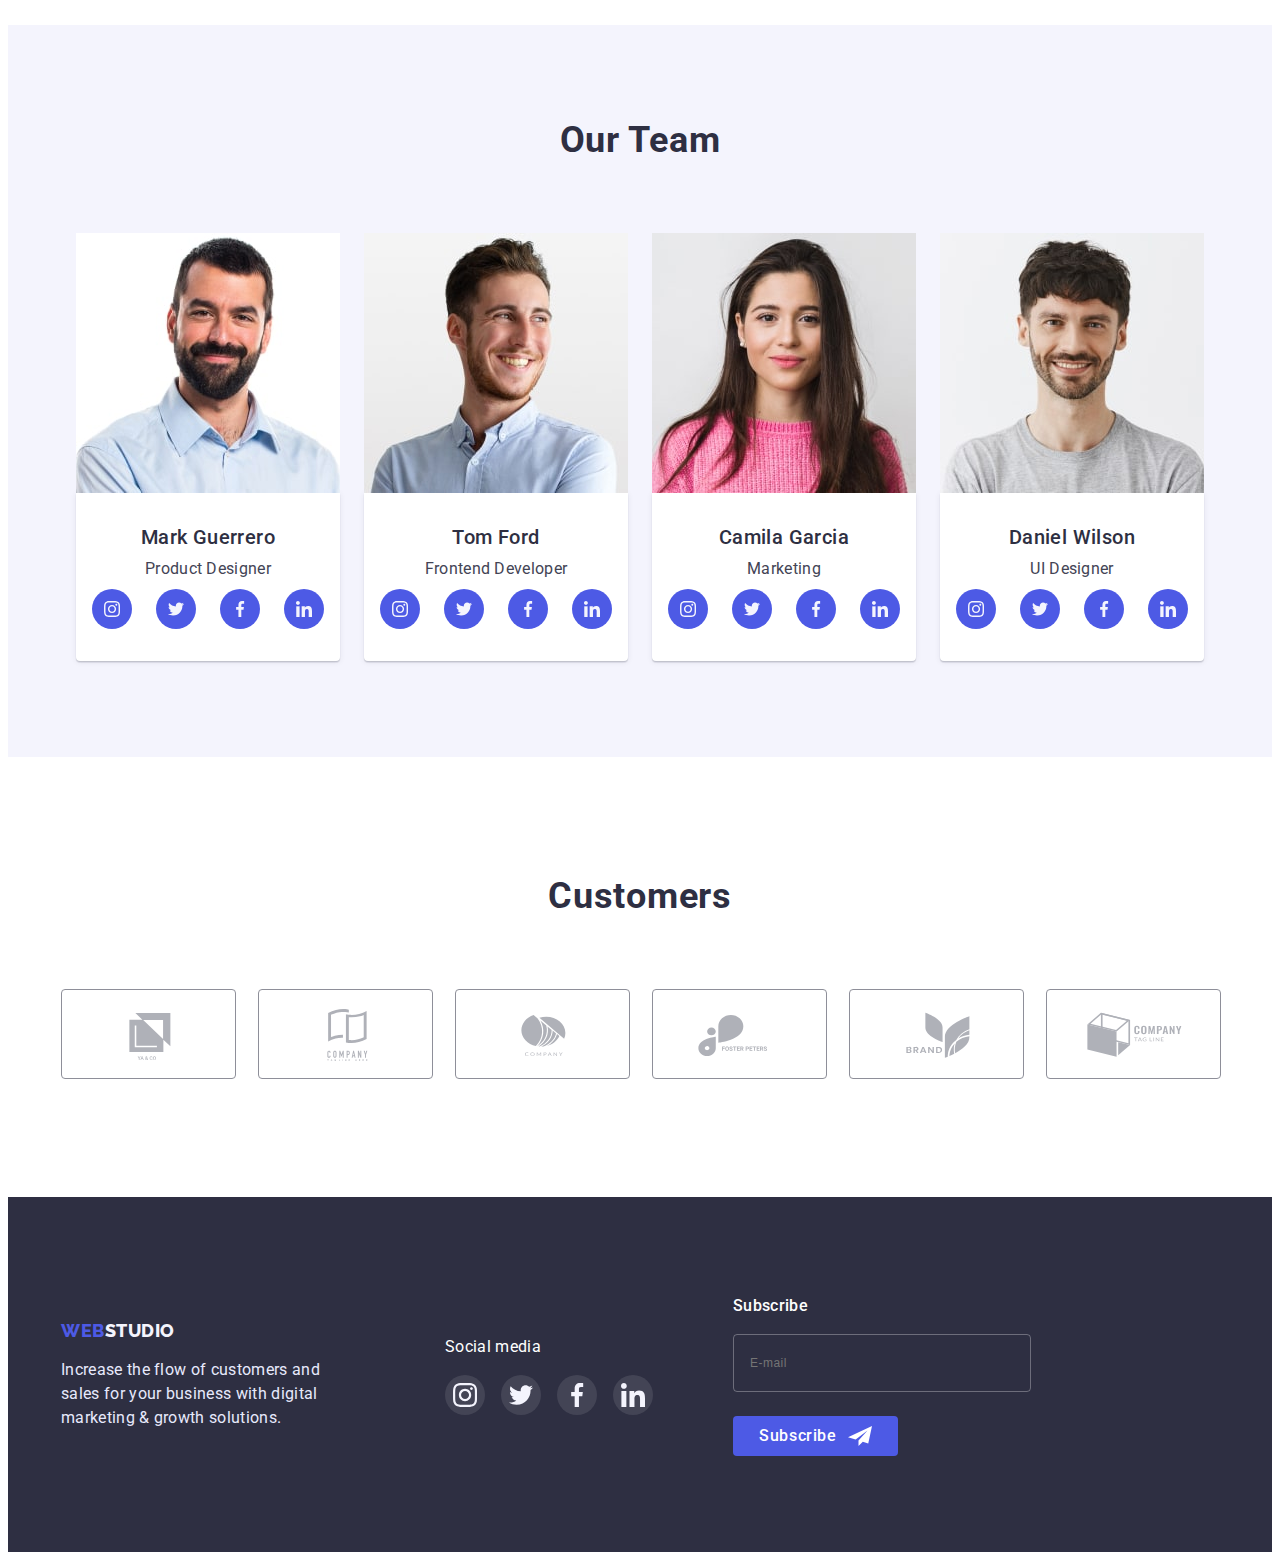
==== commit 20755cc9: "Variant for checking" ====
--- a/index.html
+++ b/index.html
@@ -25,7 +25,7 @@
   </head>
   <body>
     <!------------------HEADER------------------------>
-    <!-- <header class="header">
+    <header class="header">
       <div class="container header-container">
         <nav class="header-navigation">
           <a class="header-logo link" href="./index.html"
@@ -57,8 +57,90 @@
             </li>
           </ul>
         </address>
+        <button
+          type="button"
+          class="menu-open js-open-menu"
+          aria-expanded="false"
+          aria-controls="mobile-menu"
+        >
+          <svg class="open-icon" width="32" height="22">
+            <use href="./images/icons.svg#icon-vector-2"></use>
+          </svg>
+        </button>
       </div>
-    </header> -->
+
+      <!-------MOBILE MENU----------->
+      <div class="mob-menu js-menu-container" id="mobile-menu">
+        <div class="container">
+          <div>
+            <button type="button" class="menu-close js-close-menu">
+              <svg class="menu-close-icon" width="32" height="22">
+                <use href="./images/icons.svg#icon-mob-close"></use>
+              </svg>
+            </button>
+            <ul class="menu-list list">
+              <li class="menu-item">
+                <a class="menu-link link current" href="./index.html">Studio</a>
+              </li>
+              <li class="menu-item">
+                <a class="menu-link link" href="./portfolio.html">Portfolio</a>
+              </li>
+              <li class="menu-item">
+                <a class="menu-link link" href="">Contacts</a>
+              </li>
+            </ul>
+          </div>
+          <div>
+            <address class="address">
+              <ul class="menu-address-list list">
+                <li class="menu-address-item list">
+                  <a class="menu-tel-link link" href="tel:+110001111111"
+                    >+11 (000) 111-11-11</a
+                  >
+                </li>
+                <li class="menu-address-item list">
+                  <a
+                    class="menu-address-link link"
+                    href="mailto:info@devstudio.com"
+                    >info@devstudio.com</a
+                  >
+                </li>
+              </ul>
+            </address>
+            <ul class="menu-soc-list list">
+              <li class="menu-soc-item">
+                <a class="menu-soc-link link" href="">
+                  <svg class="menu-soc-icon" width="24" height="24">
+                    <use href="./images/icons.svg#icon-instagram"></use>
+                  </svg>
+                </a>
+              </li>
+              <li class="menu-soc-item">
+                <a class="menu-soc-link link" href="">
+                  <svg class="menu-soc-icon" width="24" height="24">
+                    <use href="./images/icons.svg#icon-twitter"></use>
+                  </svg>
+                </a>
+              </li>
+              <li class="menu-soc-item">
+                <a class="menu-soc-link link" href="">
+                  <svg class="menu-soc-icon" width="24" height="24">
+                    <use href="./images/icons.svg#icon-facebook"></use>
+                  </svg>
+                </a>
+              </li>
+              <li class="menu-soc-item">
+                <a class="menu-soc-link link" href="">
+                  <svg class="menu-soc-icon" width="24" height="24">
+                    <use href="./images/icons.svg#icon-linkedin"></use>
+                  </svg>
+                </a>
+              </li>
+            </ul>
+          </div>
+        </div>
+      </div>
+    </header>
     <main>
       <!-------------------HERO------------------>
       <section class="hero">
@@ -70,6 +152,7 @@
           <button type="button" class="hero-btn" data-modal-open>
             Order Service
           </button>
+          <!----------------MODAL BACKDROP-------------->
           <div class="backdrop is-hidden" data-modal>
             <div class="modal">
               <button class="close-btn" data-modal-close type="button">
@@ -88,6 +171,7 @@
                     name="user-name"
                     id="user-name"
                     class="modal-input"
+                    required
                   />
                   <svg class="modal-icon" width="18" height="18">
                     <use href="./images/icons.svg#icon-person"></use>
@@ -100,6 +184,7 @@
                     name="user-phone"
                     id="user-phone"
                     class="modal-input"
+                    required
                   />
                   <svg class="modal-icon" width="18" height="18">
                     <use href="./images/icons.svg#icon-phone"></use>
@@ -209,13 +294,28 @@
           <h2 class="title">What are we doing</h2>
           <ul class="doing-list list">
             <li class="doing-item">
-              <img src="./images/1desctop.jpg" alt="monitor" width="360" />
+              <img
+                srcset="./images/1desktop.jpg 1x, ./images/1desktop@2x.jpg 2x"
+                src="./images/1desctop.jpg"
+                alt="monitor"
+                width="360"
+              />
             </li>
             <li class="doing-item">
-              <img src="./images/2laptop.jpg" alt="laptops" width="360" />
+              <img
+                srcset="./images/2screens.jpg 1x, ./images/2screens@2x.jpg 2x"
+                src="./images/2screens.jpg"
+                alt="screen"
+                width="360"
+              />
             </li>
             <li class="doing-item">
-              <img src="./images/3mobile.jpg" alt="phone" width="360" />
+              <img
+                srcset="./images/3mobile.jpg 1x, ./images/3mobile@2x.jpg 2x"
+                src="./images/3mobile.jpg"
+                alt="phone"
+                width="360"
+              />
             </li>
           </ul>
         </div>
@@ -227,7 +327,12 @@
           <h2 class="title">Our Team</h2>
           <ul class="team-list list">
             <li class="team-item">
-              <img src="./images/img1.jpg" alt="Mark Guerrero" width="264" />
+              <img
+                srcset="./images/img1.jpg 1x, ./images/img1@2x.jpg 2x"
+                src="./images/img1.jpg"
+                alt="Mark Guerrero"
+                width="264"
+              />
               <div class="team-container">
                 <h3 class="team-subtitle">Mark Guerrero</h3>
                 <p class="team-text">Product Designer</p>
@@ -264,7 +369,12 @@
               </div>
             </li>
             <li class="team-item">
-              <img src="./images/img2.jpg" alt="Tom Ford" width="264" />
+              <img
+                srcset="./images/img2.jpg 1x, ./images/img2@2x.jpg 2x"
+                src="./images/img2.jpg"
+                alt="Tom Ford"
+                width="264"
+              />
               <div class="team-container">
                 <h3 class="team-subtitle">Tom Ford</h3>
                 <p class="team-text">Frontend Developer</p>
@@ -301,7 +411,12 @@
               </div>
             </li>
             <li class="team-item">
-              <img src="./images/img3.jpg" alt="Camila Garcia" width="264" />
+              <img
+                srcset="./images/img3.jpg 1x, ./images/img3@2x.jpg 2x"
+                src="./images/img3.jpg"
+                alt="Camila Garcia"
+                width="264"
+              />
               <div class="team-container">
                 <h3 class="team-subtitle">Camila Garcia</h3>
                 <p class="team-text">Marketing</p>
@@ -338,7 +453,12 @@
               </div>
             </li>
             <li class="team-item">
-              <img src="./images/img4.jpg" alt="Daniel Wilson" width="264" />
+              <img
+                srcset="./images/img4.jpg 1x, ./images/img4@2x.jpg 2x"
+                src="./images/img4.jpg"
+                alt="Daniel Wilson"
+                width="264"
+              />
               <div class="team-container">
                 <h3 class="team-subtitle">Daniel Wilson</h3>
                 <p class="team-text">UI Designer</p>
@@ -503,5 +623,6 @@
       </div>
     </footer>
     <script src="./js/modal.js"></script>
+    <script src="./js/mobile-menu.js"></script>
   </body>
 </html>
--- a/css/styles.css
+++ b/css/styles.css
@@ -16,6 +16,10 @@
 body {
     font-family: 'Roboto', sans-serif;
     color: var(--main-text-color);
+}
+
+.no-scroll {
+    overflow: hidden;
 }
 .hidden {
     position: absolute;
@@ -71,8 +75,7 @@
 }
 /*----------------HEADER-------------------*/
 .header {
-        border-bottom: 1px solid var(--border); /*#E7E9FC;*/
-    
+    border-bottom: 1px solid var(--border);     
     
 }
 .header-container {
@@ -86,12 +89,12 @@
 
 .header-logo {
     padding-top: 24px;
-        padding-bottom: 24px;
+    padding-bottom: 24px;
     color:var(--main-title-color);
     font-family: 'Raleway';
-     font-weight: 800;
+    font-weight: 800;
     font-size: 18px;
-    line-height: 1.33;
+    line-height: 1.17;
     letter-spacing: 0.03em;
     text-transform: uppercase;
     transition: color 250ms cubic-bezier(0.4, 0, 0.2, 1);
@@ -99,11 +102,11 @@
 .accent-logo { 
     color:var(--main-accent-color);
     font-family: 'Raleway';
-        font-weight: 800;
-        font-size: 18px;
-        line-height: 1.33;
-        letter-spacing: 0.03em;
-        text-transform: uppercase;
+    font-weight: 800;
+    font-size: 18px;
+    line-height: 1.17;
+    letter-spacing: 0.03em;
+    text-transform: uppercase;
 }
 .header-link.current {
     transition: color 250ms cubic-bezier(0.4, 0, 0.2, 1);}
@@ -112,63 +115,153 @@
 .header-logo:focus,
 .header-link.current {
 color:var(--hover-bg-color);
-
 }
 .header-list {
-        display: flex;
-        align-items: center;
-        margin-left: 76px;
-        gap: 40px;
-        }
-
-    
-.header-item {
+    display: none;
+}
+.address-list {
+    display: none;
+}
+
+/*------------------MOBILE MENU--------------*/
+.menu-open {
+    margin-left: auto;
+    display: flex;
+    justify-content: center;
+    align-items: center;
+    background-color: transparent;
+    border: none;
+    cursor: pointer;
+}
+
+.open-icon {
+    stroke: #2E2F42; 
+    background-color: transparent;
+    border: none;
+    display: flex;
+    justify-content: center;
+    align-items: center;
+
+   }
+.mob-menu {
+    position: fixed;
+    top: 0;
+    width: 100%;
+    height: 100%;
+    background-color: var(--second-title-color);
+    padding-top: 24px;
+    padding-bottom: 40px;
+    padding-left: 25px;
+    z-index: 999;
+
+    opacity: 0;
+    visibility: hidden;
+    pointer-events: none;
+    transition: color 250ms cubic-bezier(0.4, 0, 0.2, 1);
+}
+
+.mob-menu.is-open {
+    opacity: 1;
+    visibility: visible;
+    pointer-events: initial;
+}
+.mob-menu > .container {
+    height: 100%;
+    display: flex;
+    flex-direction: column;
+    justify-content: space-between;
+    }
+.menu-close {
+    display:flex;
+    justify-content: center;
+    align-items: center;
+    width: 24px;
+    height: 24px;
+    padding: 0px;
+    margin-left: auto;
+    margin-bottom: 32px;
+    border-radius: 50%;
+    background-color: transparent;
+    border: 1px solid #E7E9FC;
+    cursor: pointer;
   
-}
-
-.header-link {
-    display:inline-block;
-    padding-top: 24px;
-    padding-bottom: 24px;
-    font-family: inherit;    
-    font-weight: 500;
-        font-size: 16px;
-        line-height: 1.5;
-        letter-spacing: 0.02em;
-        color: var(--main-title-color);
-        transition: color 250ms cubic-bezier(0.4, 0, 0.2, 1);
-}
-.header-link:is(:hover, :focus) {
-    color:var(--hover-bg-color);
-}
-.address {
-margin-left: auto;
-}
-
-.address-list {
-    display: flex;
-        align-items: center;
-        gap: 40px;
-        }
-
-.address-item {}
-   
-
-.address-link {
-    padding-top: 24px;
-        padding-bottom: 24px;
+}        
+        
+.menu-close-icon {
+    width: 8px;
+    height: 8px;
+    fill: #2E2F42;
+}
+
+.menu-list {
+    margin-bottom: 24px;
+}
+
+.menu-item:not(:last-child) {
+    margin-bottom: 40px;
+  
+}
+
+.menu-link {
+    font-weight: 700;
+    font-size: 36px;
+    line-height: 1.11;
+    letter-spacing: 0.02em;
+    text-transform: capitalize;
+    color: var(--main-title-color);
+}
+
+.menu-link.current {
+    color: var(--hover-bg-color);
+}
+
+.menu-address-item:not(:last-child) {
+    margin-bottom: 40px;
+}
+
+.menu-tel-link {
     font-family: inherit;
     font-style: normal;
-    font-weight: 400;
-        font-size: 16px;
-        line-height: 1.5;
-        letter-spacing: 0.02em;
-        color:var(--main-text-color);
-        margin-left: auto;
-        transition: color 250ms cubic-bezier(0.4, 0, 0.2, 1);
-        }
-.address-link:is(:hover, :focus) {
-    color:var(--hover-bg-color);
+    font-weight: 700;
+    font-size: 26px;
+    line-height: 1.11;
+    letter-spacing: 0.02em;
+    text-transform: capitalize;
+    color: var(--main-accent-color);
+   
+}
+.menu-address-link {
+    font-family: inherit;
+    font-style: normal;
+    font-weight: 500;
+    font-size: 20px;
+    line-height: 1.2;
+    letter-spacing: 0.02em;
+    color: var(--main-text-color);
+}
+
+.menu-soc-list {
+    display: flex;
+    justify-content: space-between;
+    flex-direction: row;
+    row-gap: 56px;
+    margin-top: 48px;
+}
+
+.menu-soc-item {
+    width: 40px;
+    height: 40px;
+}
+
+.menu-soc-link {
+    display: flex;
+    justify-content: center;
+    align-items: center;
+    width: 100%;
+    height: 100%;
+    border-radius: 50%;
+    background-color: var(--main-accent-color);
+    transition: background-color 250ms cubic-bezier(0.4, 0, 0.2, 1);
 }
 
 
@@ -178,14 +271,29 @@
     background-image: 
     linear-gradient(rgba(46, 47, 66, 0.7), 
                     rgba(46, 47, 66, 0.7)),
-    url(../images/people-office.jpg);
+    url(../images/hero-bg-mob.jpg);
     text-align: center;
     padding-bottom: 112px;
     padding-top: 112px;
     margin: 0 auto;
     max-width: 1440px;
-
-}
+    background-repeat: no-repeat;
+    background-position: center;
+    background-size: cover;
+}
+@media (min-device-pixel-ratio: 2),
+       (min-resolution: 192dpi),
+       (min-resolution: 2dppx) {
+    .hero {
+        background-image:
+        linear-gradient(rgba(46, 47, 66, 0.7),
+                        rgba(46, 47, 66, 0.7)),
+        url(../images/hero-bg@2x-mob.jpg);
+    }
+    
+}
+
+
 .hero-title {
     margin-bottom: 72px;
     font-weight: 700;
@@ -253,15 +361,15 @@
     transition: transform 250ms cubic-bezier(0.4, 0, 0.2, 1);
 }
 .modal-title {
-font-style: normal;
-font-weight: 500;
-font-size: 16px;
-line-height: 1.5;
-text-align: center;
-letter-spacing: 0.02em;
-color: var(--main-bg-color);
-text-align: center;
-margin-bottom: 16px;
+    font-style: normal;
+    font-weight: 500;
+    font-size: 16px;
+    line-height: 1.5;
+    text-align: center;
+    letter-spacing: 0.02em;
+    color: var(--main-bg-color);
+    text-align: center;
+    margin-bottom: 16px;
 }
 .close-btn {
     width: 24px;
@@ -425,9 +533,6 @@
 }
 
 
-
-
-
 /*----------------ABOUT---------------------*/
 
 .about-list {
@@ -475,7 +580,7 @@
 
 .team {
     background-color: #F4F4FD;
-    /* padding-bottom: 110px; */
+  
 }
 
 .small-container {
@@ -486,9 +591,10 @@
 .team-list {
     display: flex;
     margin-top: 72px;
+    justify-content: center;
     gap: 24px;
     flex-wrap: wrap;
-    }
+}
 
 .team-container{
   padding-top: 32px;
@@ -501,19 +607,19 @@
 .team-subtitle {
     margin-bottom: 8px;
     font-weight: 500;
-        font-size: 20px;
-        line-height: 1.2;
-        letter-spacing: 0.02em;
-        color:var(--main-title-color);
+    font-size: 20px;
+    line-height: 1.2;
+    letter-spacing: 0.02em;
+    color:var(--main-title-color);
 }
 
 .team-text {
     margin-bottom: 8px;
-        font-size: 16px;
-        line-height: 1.5;
-        letter-spacing: 0.02em;
-        color:var(--main-text-color);
-        }
+    font-size: 16px;
+    line-height: 1.5;
+    letter-spacing: 0.02em;
+    color:var(--main-text-color);
+}
 
 .social-list {
    display: flex;
@@ -528,16 +634,15 @@
     display: flex;
     justify-content: center;
     align-items: center;
-width: 100%;
-height: 100%;
-border-radius: 50%;
-background-color:var(--main-accent-color);
-transition: background-color 250ms cubic-bezier(0.4, 0, 0.2, 1);
+    width: 100%;
+    height: 100%;
+    border-radius: 50%;
+    background-color:var(--main-accent-color);
+    transition: background-color 250ms cubic-bezier(0.4, 0, 0.2, 1);
 }
 .social-link:is(:hover, :focus) {
     background-color: var(--hover-bg-color);
 }
-
 
 
 /*----------------CUSTOMERS-----------------*/
@@ -567,7 +672,7 @@
     border-radius: 4px;
     border: 1px solid #8E8F99;
     transition: border-color 1000ms cubic-bezier(0.4, 0, 0.2, 1);
-   }
+}
 .customers-link-icon {
     width: 104px;
     height: 56px;
@@ -594,21 +699,21 @@
 }
 .social-block {
     margin-left: auto;
-   margin-right: auto;
+    margin-right: auto;
 }
 .footer-logo{
-display: inline-block;
-font-family: 'Raleway';
-font-style: normal;
-font-weight: 800;
-font-size: 18px;
-line-height: 1.17;
-letter-spacing: 0.03em;
-text-transform: uppercase;
-color: #F4F4FD;
-transition-property: color;
-transition-duration: 250ms;
-transition-timing-function: cubic-bezier(0.4, 0, 0.2, 1);
+    display: inline-block;
+    font-family: 'Raleway';
+    font-style: normal;
+    font-weight: 800;
+    font-size: 18px;
+    line-height: 1.17;
+    letter-spacing: 0.03em;
+    text-transform: uppercase;
+    color: #F4F4FD;
+    transition-property: color;
+    transition-duration: 250ms;
+    transition-timing-function: cubic-bezier(0.4, 0, 0.2, 1);
 }
 .footer-logo:is(:hover, :focus) {
     color:var(--hover-bg-color);
@@ -620,18 +725,18 @@
     margin: 0 auto;
     max-width: 1440px;
     text-align: center;
-    /* max-height: 310px; */
+   
 }
 
 .footer-text {
     margin-top: 17.5px;
-        font-size: 16px;
-        line-height: 1.5;
-        letter-spacing: 0.02em;
-        color: #E7E9FC;
-        width: 264px;
-        text-align: left;
-    }
+    font-size: 16px;
+    line-height: 1.5;
+    letter-spacing: 0.02em;
+    color: #E7E9FC;
+    width: 264px;
+    text-align: left;
+}
 
 .footer-soc-list {
     display: flex;
@@ -675,7 +780,7 @@
     width: 100%;
     }
 .subscribe {
-width: 100%;
+    width: 100%;
 
 }
 .subscribe-text {
@@ -693,7 +798,7 @@
     row-gap: 16px;
     flex-wrap: wrap; 
     flex-direction: column;
-   align-items: center;
+    align-items: center;
    
  }
  
@@ -727,16 +832,16 @@
     display: block;
     color: var(--second-title-color);
     font-family: inherit;
-        font-weight: 500;
-        font-size: 16px;
-        line-height: 1.5;
-        text-align: left;
-        align-items: center;
-        letter-spacing: 0.04em;
+    font-weight: 500;
+    font-size: 16px;
+    line-height: 1.5;
+    text-align: left;
+    align-items: center;
+    letter-spacing: 0.04em;
 }
 .subscribe-icon {
     fill:#FFFFFF;
-   }
+}
  
 .email {
     display: block;
@@ -824,10 +929,10 @@
         color:var(--main-text-color);
 }
 .text-container {
-  padding: 32px 16px; 
-  border-left: 1px solid var(--border);
-border-right: 1px solid var(--border);
-border-bottom: 1px solid var(--border); 
+    padding: 32px 16px; 
+    border-left: 1px solid var(--border);
+    border-right: 1px solid var(--border);
+    border-bottom: 1px solid var(--border); 
 }
 /*----------------OVERLAY---------------*/
 .img-thumb {
--- a/css/mobile.css
+++ b/css/mobile.css
@@ -1,12 +1,12 @@
 @media screen and (min-width: 480px) {
     .container {
         max-width: 426px;
-    }
-/* .small-container {
-    max-width: 294px;
-    padding: 0 15px;
-    margin: 0 auto;
-} */
+}
+.menu-tel-link {
+    font-size: 36px;
+    
+}
+    
 
 }
     --- a/css/tablet.css
+++ b/css/tablet.css
@@ -3,12 +3,91 @@
         max-width: 768px;
     }
 
-    /*------------HERO------------------*/
+/*----------------HEADER-------------------*/
+.header-list {
+    display: flex;
+    align-items: center;
+    margin-left: 120px;
+    gap: 40px;
+}
+
+.header-link {
+    display: inline-block;
+    padding-top: 24px;
+    padding-bottom: 24px;
+    font-family: inherit;
+    font-weight: 500;
+    font-size: 16px;
+    line-height: 1.5;
+    letter-spacing: 0.02em;
+    color: var(--main-title-color);
+    transition: color 250ms cubic-bezier(0.4, 0, 0.2, 1);
+}
+
+.header-link:is(:hover, :focus) {
+    color: var(--hover-bg-color);
+}
+
+.address {
+    margin-left: auto;
+}
+
+.address-list {
+    display: flex;
+    flex-wrap: wrap;
+    justify-content: end;
+    align-items: center;
+    row-gap: 12px;
+}
+
+.address-link {
+    padding-top: 24px;
+    padding-bottom: 24px;
+    font-family: inherit;
+    font-style: normal;
+    font-weight: 400;
+    font-size: 16px;
+    line-height: 1.5;
+    letter-spacing: 0.02em;
+    color: var(--main-text-color);
+    margin-left: auto;
+    transition: color 250ms cubic-bezier(0.4, 0, 0.2, 1);
+}
+
+.address-link:is(:hover, :focus) {
+    color: var(--hover-bg-color);
+}
+.menu-open {
+    display: none;
+}
+
+    
+/*------------HERO------------------*/
 .hero-title {
     margin-bottom: 36px;
     font-size: 56px;
     line-height: 1.07;
 }
+
+.hero {
+    background-color: var(--main-bg-color);
+    background-image:
+        linear-gradient(rgba(46, 47, 66, 0.7),
+            rgba(46, 47, 66, 0.7)),
+        url(../images/hero-bg-tab.jpg);
+   
+}
+    @media (min-device-pixel-ratio: 2),
+    (min-resolution: 192dpi),
+    (min-resolution: 2dppx) {
+        .hero {
+            background-image:
+                linear-gradient(rgba(46, 47, 66, 0.7),
+                    rgba(46, 47, 66, 0.7)),
+                url(../images/hero-bg@2x-tab.jpg);
+        }
+
+   }
 /*----------------ABOUT---------------------*/
 .about-list {
     display: flex;
--- a/css/desktop.css
+++ b/css/desktop.css
@@ -2,7 +2,14 @@
     .container {
         max-width: 1158px;
     }
+
+/*----------------HEADER-------------------*/
+.address-list {
+    gap: 40px;
+}
+
   /*------------HERO------------------*/
+
 .hero {
     padding-bottom: 188px;
     padding-top: 188px;
@@ -14,6 +21,27 @@
     line-height: 1.07;
   }
 
+  .hero {
+      background-color: var(--main-bg-color);
+      background-image:
+          linear-gradient(rgba(46, 47, 66, 0.7),
+              rgba(46, 47, 66, 0.7)),
+          url(../images/hero-bg-desktop.jpg);
+      
+  }
+    
+      @media (min-device-pixel-ratio: 2),
+      (min-resolution: 192dpi),
+      (min-resolution: 2dppx) {
+          .hero {
+              background-image:
+                  linear-gradient(rgba(46, 47, 66, 0.7),
+                      rgba(46, 47, 66, 0.7)),
+                  url(../images/hero-bg-desktop@2x.jpg);
+          }
+
+      }
+
     
 .about-list {
     display: flex;
@@ -103,6 +131,124 @@
     height: 40px;
 }
 }
+
+
+/*-----------------HERO--------------------*/
+/* .hero {
+    background-color: var(--main-bg-color);
+    background-image:
+        linear-gradient(rgba(46, 47, 66, 0.7),
+            rgba(46, 47, 66, 0.7)),
+        url(../images/people-office.jpg);
+    text-align: center;
+    padding-bottom: 112px;
+    padding-top: 112px;
+    margin: 0 auto;
+    max-width: 1440px;
+
+} */
+/*----------------HEADER-------------------*/
+/* 
+.header {
+    border-bottom: 1px solid var(--border);
+    
+}
+
+.header-container {
+    display: flex;
+    align-items: center;
+}
+
+.header-navigation {
+    display: flex;
+    align-items: center;
+}
+
+.header-logo {
+    padding-top: 24px;
+    padding-bottom: 24px;
+    color: var(--main-title-color);
+    font-family: 'Raleway';
+    font-weight: 800;
+    font-size: 18px;
+    line-height: 1.33;
+    letter-spacing: 0.03em;
+    text-transform: uppercase;
+    transition: color 250ms cubic-bezier(0.4, 0, 0.2, 1);
+}
+
+.accent-logo {
+    color: var(--main-accent-color);
+    font-family: 'Raleway';
+    font-weight: 800;
+    font-size: 18px;
+    line-height: 1.33;
+    letter-spacing: 0.03em;
+    text-transform: uppercase;
+}
+
+.header-link.current {
+    transition: color 250ms cubic-bezier(0.4, 0, 0.2, 1);
+}
+
+.header-logo:hover,
+.header-logo:focus,
+.header-link.current {
+    color: var(--hover-bg-color);
+
+}
+
+.header-list {
+    display: flex;
+    align-items: center;
+    margin-left: 76px;
+    gap: 40px;
+}
+
+.header-link {
+    display: inline-block;
+    padding-top: 24px;
+    padding-bottom: 24px;
+    font-family: inherit;
+    font-weight: 500;
+    font-size: 16px;
+    line-height: 1.5;
+    letter-spacing: 0.02em;
+    color: var(--main-title-color);
+    transition: color 250ms cubic-bezier(0.4, 0, 0.2, 1);
+}
+
+.header-link:is(:hover, :focus) {
+    color: var(--hover-bg-color);
+}
+
+.address {
+    margin-left: auto;
+}
+
+.address-list {
+    display: flex;
+    align-items: center;
+    gap: 40px;
+}
+
+.address-link {
+    padding-top: 24px;
+    padding-bottom: 24px;
+    font-family: inherit;
+    font-style: normal;
+    font-weight: 400;
+    font-size: 16px;
+    line-height: 1.5;
+    letter-spacing: 0.02em;
+    color: var(--main-text-color);
+    margin-left: auto;
+    transition: color 250ms cubic-bezier(0.4, 0, 0.2, 1);
+}
+
+.address-link:is(:hover, :focus) {
+    color: var(--hover-bg-color);
+} */
 
 
 /*----------------OUR TEAM-----------------*/
